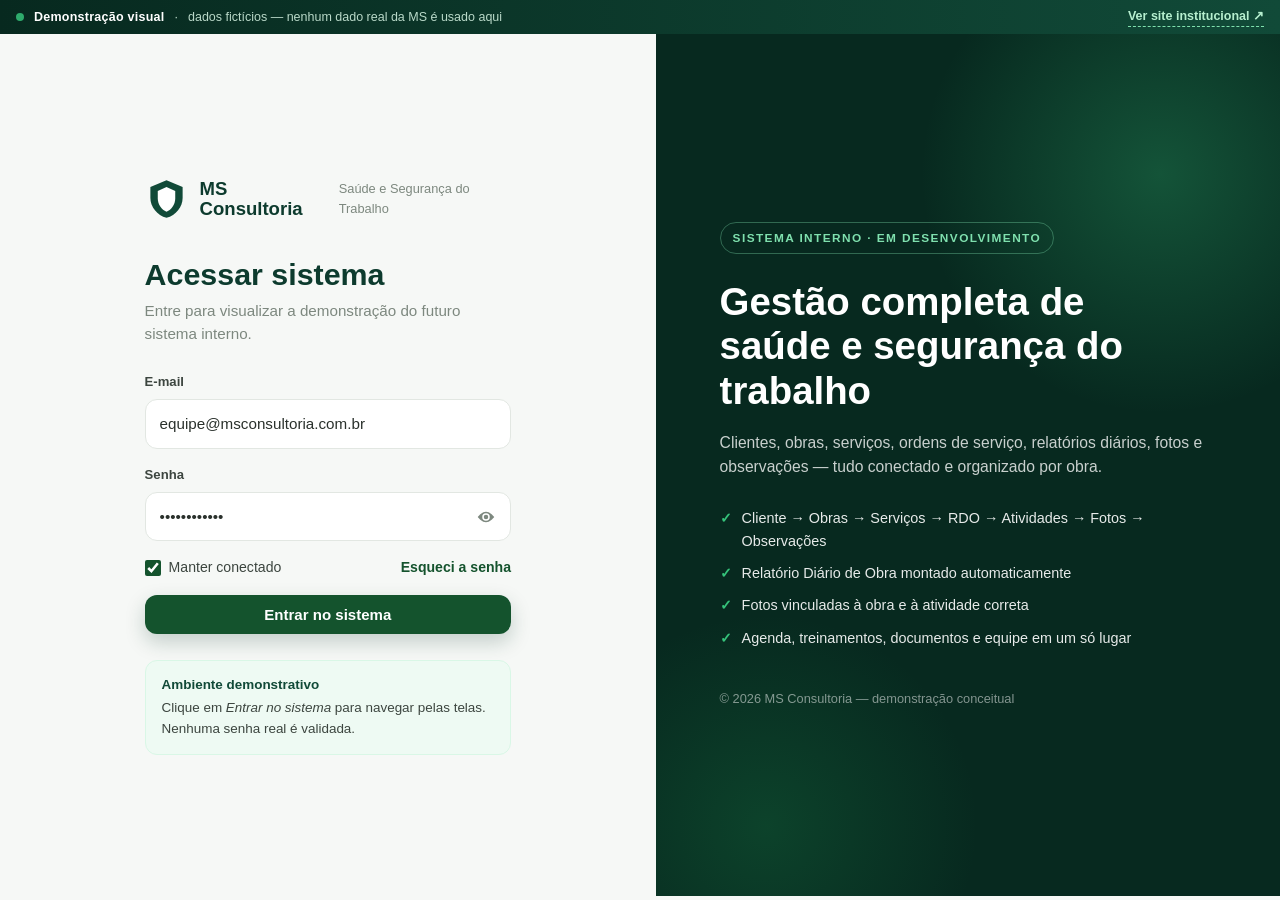
==== sistema/index.html @ 5c1384ff "Primeira versao - MS Consultoria" ====
<!DOCTYPE html>
<html lang="pt-BR">
<head>
  <meta charset="UTF-8" />
  <meta name="viewport" content="width=device-width, initial-scale=1.0" />
  <title>MS Consultoria — Sistema (Demonstração)</title>
  <meta name="description" content="Apresentação visual navegável do futuro sistema interno da MS Consultoria — Saúde e Segurança do Trabalho. Dados demonstrativos." />
  <link rel="icon" href="data:image/svg+xml,%3Csvg xmlns='http://www.w3.org/2000/svg' viewBox='0 0 32 32'%3E%3Cpath d='M16 2 4 7v8c0 7 5 13 12 15 7-2 12-8 12-15V7L16 2z' fill='%230d3b2e'/%3E%3Cpath d='M16 7l-6.5 3v5.5c0 4.6 2.8 8.6 6.5 10 3.7-1.4 6.5-5.4 6.5-10V10L16 7z' fill='%23ffffff'/%3E%3Cpath d='M16 10.5l-4 1.9v3.4c0 3.1 1.7 5.9 4 7.1 2.3-1.2 4-4 4-7.1v-3.4l-4-1.9z' fill='%23c6f0d4'/%3E%3C/svg%3E" />
  <link rel="stylesheet" href="css/sistema.css" />
</head>
<body>
  <!-- ======== BARRA DE DEMONSTRAÇÃO ======== -->
  <div class="demo-bar" id="demo-bar">
    <span class="demo-bar__pulse"></span>
    <strong>Demonstração visual</strong>
    <span class="demo-bar__sep">·</span>
    <span>dados fictícios — nenhum dado real da MS é usado aqui</span>
    <a class="demo-bar__link" href="../index.html" target="_blank" rel="noopener">Ver site institucional ↗</a>
  </div>

  <!-- ======== LOGIN DEMONSTRATIVO ======== -->
  <div class="login" id="login" hidden>
    <div class="login__card">
      <div class="login__brand">
        <span class="brand__shield brand__shield--lg" aria-hidden="true">
          <svg viewBox="0 0 32 32" width="46" height="46"><path d="M16 2 4 7v8c0 7 5 13 12 15 7-2 12-8 12-15V7L16 2z" fill="currentColor"/><path d="M16 7l-6.5 3v5.5c0 4.6 2.8 8.6 6.5 10 3.7-1.4 6.5-5.4 6.5-10V10L16 7z" fill="#fff"/></svg>
        </span>
        <strong>MS Consultoria</strong>
        <em>Saúde e Segurança do Trabalho</em>
      </div>
      <h1>Acessar sistema</h1>
      <p class="login__sub">Entre para visualizar a demonstração do futuro sistema interno.</p>

      <form class="login__form" id="login-form" novalidate>
        <label class="field">
          <span class="field__label">E-mail</span>
          <input class="field__input" type="email" id="login-email" value="equipe@msconsultoria.com.br" autocomplete="off" />
        </label>
        <label class="field">
          <span class="field__label">Senha</span>
          <span class="field__password">
            <input class="field__input" type="password" id="login-pass" value="demonstracao" autocomplete="off" />
            <button type="button" class="field__eye" data-eye="#login-pass" aria-label="Mostrar senha">
              <svg viewBox="0 0 24 24" width="18" height="18"><path fill="currentColor" d="M12 5c-5 0-9 4.5-11 7 2 2.5 6 7 11 7s9-4.5 11-7c-2-2.5-6-7-11-7zm0 12a5 5 0 1 1 0-10 5 5 0 0 1 0 10zm0-8a3 3 0 1 0 0 6 3 3 0 0 0 0-6z"/></svg>
            </button>
          </span>
        </label>
        <div class="login__row">
          <label class="check"><input type="checkbox" id="login-keep" checked /><span>Manter conectado</span></label>
          <button type="button" class="link-btn" data-toast="Recuperação de senha disponível na versão final.">Esqueci a senha</button>
        </div>
        <button class="btn btn--primary btn--block" type="submit">Entrar no sistema</button>
      </form>

      <div class="login__hint">
        <strong>Ambiente demonstrativo</strong>
        <p>Clique em <em>Entrar no sistema</em> para navegar pelas telas. Nenhuma senha real é validada.</p>
      </div>
    </div>
    <div class="login__aside" aria-hidden="true">
      <div class="login__aside-inner">
        <span class="login__tag">Sistema interno · em desenvolvimento</span>
        <h2>Gestão completa de <br />saúde e segurança do trabalho</h2>
        <p>Clientes, obras, serviços, ordens de serviço, relatórios diários, fotos e observações — tudo conectado e organizado por obra.</p>
        <ul class="login__features">
          <li>Cliente → Obras → Serviços → RDO → Atividades → Fotos → Observações</li>
          <li>Relatório Diário de Obra montado automaticamente</li>
          <li>Fotos vinculadas à obra e à atividade correta</li>
          <li>Agenda, treinamentos, documentos e equipe em um só lugar</li>
        </ul>
        <div class="login__foot">© <span data-year></span> MS Consultoria — demonstração conceitual</div>
      </div>
    </div>
  </div>

  <!-- ======== APLICATIVO ======== -->
  <div class="app" id="app" hidden>
    <!-- Sidebar -->
    <aside class="sidebar" id="sidebar" aria-label="Menu do sistema">
      <div class="sidebar__head">
        <a class="brand" href="#/dashboard">
          <span class="brand__shield" aria-hidden="true">
            <svg viewBox="0 0 32 32" width="30" height="30"><path d="M16 2 4 7v8c0 7 5 13 12 15 7-2 12-8 12-15V7L16 2z" fill="currentColor"/><path d="M16 7l-6.5 3v5.5c0 4.6 2.8 8.6 6.5 10 3.7-1.4 6.5-5.4 6.5-10V10L16 7z" fill="#fff"/></svg>
          </span>
          <span class="brand__text">
            <strong>MS Consultoria</strong>
            <em>Sistema interno</em>
          </span>
        </a>
        <button class="sidebar__close" id="sidebar-close" aria-label="Fechar menu">
          <svg viewBox="0 0 24 24" width="20" height="20"><path fill="currentColor" d="M18.3 5.7 12 12l6.3 6.3-1.4 1.4L10.6 13.4 4.3 19.7 2.9 18.3 9.2 12 2.9 5.7 4.3 4.3 10.6 10.6 16.9 4.3z"/></svg>
        </button>
      </div>

      <nav class="sidebar__nav" id="sidebar-nav">
        <span class="sidebar__label">Principal</span>
        <a class="nav-item" href="#/dashboard" data-nav="dashboard">
          <svg viewBox="0 0 24 24"><path fill="currentColor" d="M4 13h6V3H4v10zm0 8h6v-6H4v6zm8 0h8v-10h-8v10zm0-18v6h8V3h-8z"/></svg>
          <span>Dashboard</span>
        </a>
        <a class="nav-item" href="#/clientes" data-nav="clientes">
          <svg viewBox="0 0 24 24"><path fill="currentColor" d="M16 11c1.7 0 3-1.3 3-3s-1.3-3-3-3-3 1.3-3 3 1.3 3 3 3zm-8 0c1.7 0 3-1.3 3-3S9.7 5 8 5 5 6.3 5 8s1.3 3 3 3zm0 2c-2.3 0-7 1.2-7 3.5V19h14v-2.5c0-2.3-4.7-3.5-7-3.5zm8 0c-.3 0-.6 0-1 .1 1.2.8 2 1.8 2 3.4V19h6v-2.5c0-2.3-4.7-3.5-7-3.5z"/></svg>
          <span>Clientes</span>
        </a>
        <a class="nav-item" href="#/obras" data-nav="obras">
          <svg viewBox="0 0 24 24"><path fill="currentColor" d="M19 8h-1V6a2 2 0 0 0-2-2H8a2 2 0 0 0-2 2v2H5a2 2 0 0 0-2 2v8a2 2 0 0 0 2 2h14a2 2 0 0 0 2-2v-8a2 2 0 0 0-2-2zM8 6h8v2H8V6zm11 12H5v-4h14v4zm0-6H5v-2h14v2z"/></svg>
          <span>Obras</span>
        </a>
        <a class="nav-item" href="#/servicos" data-nav="servicos">
          <svg viewBox="0 0 24 24"><path fill="currentColor" d="M12 2 3 7v10l9 5 9-5V7l-9-5zm0 2.3 7 3.9v8.6l-7 3.9-7-3.9V8.2l7-3.9zM12 7l-3.5 2 3.5 2 3.5-2L12 7zm-5 4.4v3.2l4 2.2v-3.2l-4-2.2zm10 0-4 2.2v3.2l4-2.2v-3.2z"/></svg>
          <span>Serviços / OS</span>
        </a>
        <a class="nav-item" href="#/relatorios" data-nav="relatorios">
          <svg viewBox="0 0 24 24"><path fill="currentColor" d="M19 3H5a2 2 0 0 0-2 2v14a2 2 0 0 0 2 2h14a2 2 0 0 0 2-2V5a2 2 0 0 0-2-2zm0 16H5V5h14v14zM7 9h10V7H7v2zm0 4h10v-2H7v2zm0 4h7v-2H7v2z"/></svg>
          <span>Relatórios</span>
        </a>
        <a class="nav-item" href="#/fotos" data-nav="fotos">
          <svg viewBox="0 0 24 24"><path fill="currentColor" d="M21 19V5a2 2 0 0 0-2-2H5a2 2 0 0 0-2 2v14a2 2 0 0 0 2 2h14a2 2 0 0 0 2-2zM8.5 13.5l2.5 3 3.5-4.5 4.5 6H5l3.5-4.5z"/></svg>
          <span>Fotos</span>
        </a>
        <a class="nav-item" href="#/agenda" data-nav="agenda">
          <svg viewBox="0 0 24 24"><path fill="currentColor" d="M19 4h-1V2h-2v2H8V2H6v2H5a2 2 0 0 0-2 2v14a2 2 0 0 0 2 2h14a2 2 0 0 0 2-2V6a2 2 0 0 0-2-2zm0 16H5V10h14v10zm0-12H5V6h14v2zM7 12h5v2H7v-2zm0 4h8v2H7v-2z"/></svg>
          <span>Agenda</span>
        </a>
        <a class="nav-item" href="#/treinamentos" data-nav="treinamentos">
          <svg viewBox="0 0 24 24"><path fill="currentColor" d="M22 18V3H2v15H0v2h24v-2h-2zm-2 0H4V5h16v13zM6 7h12v2H6V7zm0 4h12v2H6v-2zm0 4h8v2H6v-2z"/></svg>
          <span>Treinamentos</span>
        </a>

        <span class="sidebar__label">Gestão</span>
        <a class="nav-item" href="#/documentos" data-nav="documentos">
          <svg viewBox="0 0 24 24"><path fill="currentColor" d="M14 2H6a2 2 0 0 0-2 2v16a2 2 0 0 0 2 2h12a2 2 0 0 0 2-2V8l-6-6zm2 16H8v-2h8v2zm0-4H8v-2h8v2zm-3-5V3.5L18.5 9H13z"/></svg>
          <span>Documentos</span>
        </a>
        <a class="nav-item" href="#/equipe" data-nav="equipe">
          <svg viewBox="0 0 24 24"><path fill="currentColor" d="M12 12a5 5 0 1 0-5-5 5 5 0 0 0 5 5zm0 2c-3.3 0-10 1.7-10 5v3h20v-3c0-3.3-6.7-5-10-5z"/></svg>
          <span>Equipe</span>
        </a>
        <a class="nav-item" href="#/notificacoes" data-nav="notificacoes">
          <svg viewBox="0 0 24 24"><path fill="currentColor" d="M12 22a2 2 0 0 0 2-2h-4a2 2 0 0 0 2 2zm6-6v-5a6 6 0 0 0-4-5.7V5a2 2 0 0 0-4 0v.3A6 6 0 0 0 6 11v5l-2 2v1h16v-1l-2-2z"/></svg>
          <span>Notificações</span>
          <span class="nav-item__badge">5</span>
        </a>
        <a class="nav-item" href="#/configuracoes" data-nav="configuracoes">
          <svg viewBox="0 0 24 24"><path fill="currentColor" d="M19.4 13a7.6 7.6 0 0 0 0-2l2-1.5-2-3.5-2.4 1a7.6 7.6 0 0 0-1.7-1L15 3.3h-4l-.3 2.6a7.6 7.6 0 0 0-1.7 1l-2.4-1-2 3.5L6.6 11a7.6 7.6 0 0 0 0 2l-2 1.5 2 3.5 2.4-1a7.6 7.6 0 0 0 1.7 1l.3 2.6h4l.3-2.6a7.6 7.6 0 0 0 1.7-1l2.4 1 2-3.5-2-1.5zM13 15.5A3.5 3.5 0 1 1 13 8.5a3.5 3.5 0 0 1 0 7z"/></svg>
          <span>Configurações</span>
        </a>
      </nav>

      <div class="sidebar__foot">
        <a class="nav-item" href="../index.html" target="_blank" rel="noopener">
          <svg viewBox="0 0 24 24"><path fill="currentColor" d="M12 2a10 10 0 1 0 0 20 10 10 0 0 0 0-20zm1 15h-2v-2h2v2zm0-4h-2V7h2v6z"/></svg>
          <span>Site institucional</span>
        </a>
        <a class="nav-item" href="#/login" data-nav="logout">
          <svg viewBox="0 0 24 24"><path fill="currentColor" d="M17 7l-1.4 1.4L18.2 11H8v2h10.2l-2.6 2.6L17 17l5-5-5-5zM4 5h7V3H4a2 2 0 0 0-2 2v14a2 2 0 0 0 2 2h7v-2H4V5z"/></svg>
          <span>Sair</span>
        </a>
        <div class="sidebar__user">
          <span class="avatar avatar--sm">MS</span>
          <span class="sidebar__user-text">
            <strong>Maria Silva</strong>
            <em>Responsável técnica</em>
          </span>
        </div>
      </div>
    </aside>
    <div class="sidebar__scrim" id="sidebar-scrim" hidden></div>

    <!-- Conteúdo -->
    <div class="app__main">
      <header class="topbar">
        <button class="topbar__menu" id="topbar-menu" aria-label="Abrir menu">
          <svg viewBox="0 0 24 24" width="22" height="22"><path fill="currentColor" d="M3 6h18v2H3V6zm0 5h18v2H3v-2zm0 5h18v2H3v-2z"/></svg>
        </button>
        <div class="topbar__breadcrumb" id="breadcrumb"></div>
        <div class="topbar__actions">
          <label class="topbar__search">
            <svg viewBox="0 0 24 24" width="16" height="16"><path fill="currentColor" d="M15.5 14h-.8l-.3-.3a6.5 6.5 0 1 0-.7.7l.3.3v.8l5 5 1.5-1.5-5-5zm-6 0a4.5 4.5 0 1 1 0-9 4.5 4.5 0 0 1 0 9z"/></svg>
            <input id="global-search" type="search" placeholder="Buscar cliente, obra, relatório…" aria-label="Busca global" />
          </label>
          <button class="topbar__icon" data-toast="Central de notificações disponível na versão final." aria-label="Notificações">
            <svg viewBox="0 0 24 24" width="20" height="20"><path fill="currentColor" d="M12 22a2 2 0 0 0 2-2h-4a2 2 0 0 0 2 2zm6-6v-5a6 6 0 0 0-4-5.7V5a2 2 0 0 0-4 0v.3A6 6 0 0 0 6 11v5l-2 2v1h16v-1l-2-2z"/></svg>
            <span class="topbar__dot"></span>
          </button>
          <button class="topbar__avatar" data-toast="Perfil da equipe na versão final." aria-label="Perfil">MS</button>
        </div>
      </header>

      <main class="view" id="view" tabindex="-1"></main>
    </div>
  </div>

  <!-- ======== FAB MOBILE (registro rápido) ======== -->
  <button class="fab" id="fab" hidden aria-label="Registrar atividade">
    <svg viewBox="0 0 24 24" width="26" height="26"><path fill="currentColor" d="M19 13h-6v6h-2v-6H5v-2h6V5h2v6h6v2z"/></svg>
  </button>

  <!-- ======== BOTTOM SHEET (registro rápido) ======== -->
  <div class="sheet" id="sheet" hidden>
    <div class="sheet__backdrop" data-sheet-close></div>
    <div class="sheet__panel" role="dialog" aria-label="Registrar atividade">
      <span class="sheet__handle"></span>
      <h3>+ Registrar atividade</h3>
      <p class="sheet__sub">Registro rápido em campo — a informação fica vinculada à obra e ao relatório do dia.</p>
      <div class="sheet__grid">
        <button class="sheet__action" data-sheet-close data-sheet-action="foto">
          <span class="sheet__icon sheet__icon--camera">
            <svg viewBox="0 0 24 24" width="24" height="24"><path fill="currentColor" d="M21 19V5a2 2 0 0 0-2-2H5a2 2 0 0 0-2 2v14a2 2 0 0 0 2 2h14a2 2 0 0 0 2-2zM8.5 13.5l2.5 3 3.5-4.5 4.5 6H5l3.5-4.5z"/></svg>
          </span>
          <strong>Adicionar foto</strong>
          <em>Evidência da obra</em>
        </button>
        <button class="sheet__action" data-sheet-close data-sheet-action="obs">
          <span class="sheet__icon sheet__icon--obs">
            <svg viewBox="0 0 24 24" width="24" height="24"><path fill="currentColor" d="M3 3h18v2H3V3zm0 4h18v2H3V7zm0 4h12v2H3v-2zm0 4h12v2H3v-2zm0 4h18v2H3v-2zM20 7.5 21.5 9 18 12.5 14.5 9 16 7.5l2 2 2-2z"/></svg>
          </span>
          <strong>Adicionar observação</strong>
          <em>Anotação na atividade</em>
        </button>
        <button class="sheet__action" data-sheet-close data-sheet-action="ocorrencia">
          <span class="sheet__icon sheet__icon--warn">
            <svg viewBox="0 0 24 24" width="24" height="24"><path fill="currentColor" d="M12 2 1 21h22L12 2zm1 14h-2v2h2v-2zm0-6h-2v4h2v-4z"/></svg>
          </span>
          <strong>Registrar ocorrência</strong>
          <em>Alerta / incidente</em>
        </button>
        <button class="sheet__action" data-sheet-close data-sheet-action="atividade">
          <span class="sheet__icon sheet__icon--task">
            <svg viewBox="0 0 24 24" width="24" height="24"><path fill="currentColor" d="M19 3H5a2 2 0 0 0-2 2v14a2 2 0 0 0 2 2h14a2 2 0 0 0 2-2V5a2 2 0 0 0-2-2zm0 16H5V5h14v14zM7 8h10v2H7V8zm0 4h10v2H7v-2zm0 4h6v2H7v-2z"/></svg>
          </span>
          <strong>Registrar atividade</strong>
          <em>O que foi executado</em>
        </button>
      </div>
    </div>
  </div>

  <!-- ======== MODAL ======== -->
  <div class="modal" id="modal" hidden>
    <div class="modal__backdrop" data-modal-close></div>
    <div class="modal__panel" id="modal-panel" role="dialog" aria-modal="true"></div>
  </div>

  <!-- ======== TOAST ======== -->
  <div class="toast" id="toast" role="status" aria-live="polite"></div>

  <script src="js/sistema.js"></script>
</body>
</html>
---- sistema/css/sistema.css ----
/* ==========================================================================
   MS Consultoria — Sistema interno · Demonstração visual
   Paleta institucional MS (IMUTÁVEL) — mesma identidade do site público.
   Apenas transparências/sombras/opacidades podem variar por legibilidade.
   ========================================================================== */

/* ---------- Design tokens (mesmos valores do site institucional) ---------- */
:root {
  --green-950: #07291f;
  --green-900: #0d3b2e;
  --green-800: #114a38;
  --green-700: #14532d;
  --green-600: #177a41;
  --green-500: #1f9d55;
  --green-400: #35c27a;
  --green-300: #7fe0ae;
  --green-200: #b6efcf;
  --green-100: #d9f7e6;
  --green-50:  #eefaf3;

  --amber-400: #f5b041;
  --amber-500: #e8922e;
  --red-400:   #e05d4d;
  --red-500:   #d04334;
  --red-100:   #fbe8e5;
  --blue-500:  #2e7fb8;
  --blue-100:  #e4f0fa;

  --white: #ffffff;
  --off-white: #f6f8f6;
  --grey-100: #eef1ee;
  --grey-200: #e2e7e2;
  --grey-300: #c9d1cb;
  --grey-500: #7d887f;
  --grey-700: #3c453f;
  --grey-800: #2a312c;
  --grey-900: #1c211d;

  --font-sans: "Segoe UI", "Inter", -apple-system, BlinkMacSystemFont, Roboto, "Helvetica Neue", Arial, sans-serif;
  --radius-sm: 10px;
  --radius: 14px;
  --radius-lg: 20px;
  --radius-pill: 999px;

  --shadow-sm: 0 1px 3px rgba(9, 43, 32, 0.06), 0 1px 2px rgba(9, 43, 32, 0.04);
  --shadow: 0 8px 24px rgba(9, 43, 32, 0.08);
  --shadow-lg: 0 24px 56px rgba(9, 43, 32, 0.14);

  --sidebar-w: 248px;
  --topbar-h: 64px;
  --ease: cubic-bezier(0.22, 1, 0.36, 1);
}

/* ---------- Reset / base ---------- */
*, *::before, *::after { box-sizing: border-box; }
* { margin: 0; padding: 0; }
html { -webkit-text-size-adjust: 100%; }
body {
  font-family: var(--font-sans);
  color: var(--grey-800);
  background: var(--off-white);
  line-height: 1.55;
  overflow-x: hidden;
  -webkit-font-smoothing: antialiased;
  font-size: 15px;
}
img, svg, video { display: block; max-width: 100%; }
a { color: inherit; text-decoration: none; }
ul, ol { list-style: none; }
button { font: inherit; cursor: pointer; background: none; border: none; color: inherit; }
h1, h2, h3, h4 { font-weight: 700; line-height: 1.2; color: var(--green-900); }
input, select, textarea { font: inherit; color: inherit; }
::selection { background: var(--green-200); color: var(--green-900); }
:focus-visible { outline: 3px solid var(--green-400); outline-offset: 2px; border-radius: 6px; }
[hidden] { display: none !important; }

/* ---------- Barra de demonstração ---------- */
.demo-bar {
  position: sticky; top: 0; z-index: 1000;
  display: flex; align-items: center; gap: 10px; flex-wrap: wrap;
  padding: 7px 16px;
  background: linear-gradient(90deg, var(--green-950), var(--green-800));
  color: var(--green-100); font-size: 12.5px;
}
.demo-bar__pulse { width: 8px; height: 8px; border-radius: 50%; background: var(--green-400); box-shadow: 0 0 0 0 rgba(53, 194, 122, 0.5); animation: demoPulse 2s infinite; }
@keyframes demoPulse { 0% { box-shadow: 0 0 0 0 rgba(53,194,122,.5); } 70% { box-shadow: 0 0 0 9px rgba(53,194,122,0); } 100% { box-shadow: 0 0 0 0 rgba(53,194,122,0); } }
.demo-bar strong { color: #fff; letter-spacing: .02em; }
.demo-bar__sep { opacity: .5; }
.demo-bar span { opacity: .85; }
.demo-bar__link { margin-left: auto; color: var(--green-200); font-weight: 600; border-bottom: 1px dashed var(--green-300); }
.demo-bar__link:hover { color: #fff; }

/* ---------- Botões ---------- */
.btn {
  display: inline-flex; align-items: center; justify-content: center; gap: 8px;
  font-weight: 600; font-size: .94rem; line-height: 1;
  padding: 11px 18px; border-radius: 12px;
  border: 1.5px solid transparent;
  transition: transform .3s var(--ease), box-shadow .3s var(--ease), background .25s, color .25s, border-color .25s;
  white-space: nowrap;
}
.btn:active { transform: translateY(0) scale(.98); }
.btn--primary { background: var(--green-700); color: #fff; box-shadow: 0 8px 20px rgba(13,59,46,.22); }
.btn--primary:hover { background: var(--green-800); transform: translateY(-2px); box-shadow: 0 12px 28px rgba(13,59,46,.28); }
.btn--light { background: #fff; color: var(--green-900); border-color: var(--grey-200); box-shadow: var(--shadow-sm); }
.btn--light:hover { border-color: var(--green-300); background: var(--green-50); transform: translateY(-1px); }
.btn--ghost { background: transparent; color: var(--green-800); border-color: var(--green-200); }
.btn--ghost:hover { background: var(--green-50); border-color: var(--green-400); }
.btn--whatsapp { background: #1fb355; color: #fff; box-shadow: 0 8px 20px rgba(31,179,85,.25); }
.btn--whatsapp:hover { background: #1a9c49; transform: translateY(-2px); }
.btn--amber { background: var(--amber-500); color: #fff; box-shadow: 0 8px 20px rgba(232,146,46,.25); }
.btn--amber:hover { background: var(--amber-400); transform: translateY(-2px); }
.btn--danger { background: #fff; color: var(--red-500); border-color: var(--red-100); }
.btn--danger:hover { background: var(--red-100); }
.btn--sm { padding: 8px 13px; font-size: .84rem; border-radius: 10px; }
.btn--block { width: 100%; }
.btn--lg { padding: 14px 22px; font-size: 1rem; }
.btn[disabled] { opacity: .55; pointer-events: none; }
.btn--icon { padding: 9px; border-radius: 10px; }
.link-btn { color: var(--green-700); font-weight: 600; font-size: .88rem; }
.link-btn:hover { color: var(--green-600); text-decoration: underline; }

/* ---------- Badges / status ---------- */
.status { display: inline-flex; align-items: center; gap: 6px; font-size: .78rem; font-weight: 700; padding: 4px 10px; border-radius: var(--radius-pill); letter-spacing: .01em; }
.status::before { content: ""; width: 7px; height: 7px; border-radius: 50%; background: currentColor; }
.status--active, .status--em-andamento, .status--finalizado-ok, .status--em-dia { background: var(--green-100); color: var(--green-700); }
.status--done, .status--concluido { background: var(--green-700); color: #fff; }
.status--concluido::before { background: var(--green-300); }
.status--warn, .status--pendente, .status--atrasado, .status--rascunho { background: var(--red-100); color: var(--red-500); }
.status--review, .status--aguardando-revisao { background: #fdf3e0; color: var(--amber-500); }
.status--muted { background: var(--grey-100); color: var(--grey-500); }

.badge { display: inline-flex; align-items: center; gap: 6px; font-size: .74rem; font-weight: 700; padding: 3px 9px; border-radius: var(--radius-pill); background: var(--green-100); color: var(--green-700); }
.badge--amber { background: #fdf3e0; color: var(--amber-500); }
.badge--red { background: var(--red-100); color: var(--red-500); }
.badge--grey { background: var(--grey-100); color: var(--grey-500); }

/* ---------- Login ---------- */
.login { min-height: calc(100vh - 38px); display: grid; grid-template-columns: 1.05fr 1fr; background: var(--off-white); }
.login__card { display: flex; flex-direction: column; justify-content: center; padding: 48px clamp(24px, 6vw, 84px); max-width: 520px; margin-inline: auto; width: 100%; }
.login__brand { display: flex; align-items: center; gap: 12px; margin-bottom: 34px; }
.brand__shield { color: var(--green-700); }
.brand__shield--lg { color: var(--green-800); }
.login__brand strong { font-size: 1.16rem; color: var(--green-900); display: block; line-height: 1.1; }
.login__brand em { font-style: normal; font-size: .8rem; color: var(--grey-500); }
.login h1 { font-size: 1.9rem; margin-bottom: 6px; }
.login__sub { color: var(--grey-500); margin-bottom: 26px; font-size: .95rem; }
.login__form { display: grid; gap: 16px; }
.field { display: grid; gap: 7px; }
.field__label { font-size: .82rem; font-weight: 700; color: var(--grey-700); }
.field__input {
  width: 100%; padding: 12px 14px; border-radius: 12px;
  border: 1.5px solid var(--grey-200); background: #fff;
  transition: border-color .25s, box-shadow .25s; font-size: .95rem;
}
.field__input:focus { outline: none; border-color: var(--green-500); box-shadow: 0 0 0 4px rgba(31,157,85,.12); }
.field__password { position: relative; display: block; }
.field__eye { position: absolute; right: 10px; top: 50%; transform: translateY(-50%); color: var(--grey-500); padding: 6px; display: grid; place-items: center; border-radius: 8px; }
.field__eye:hover { color: var(--green-700); background: var(--green-50); }
.login__row { display: flex; align-items: center; justify-content: space-between; gap: 10px; flex-wrap: wrap; }
.check { display: inline-flex; align-items: center; gap: 8px; font-size: .88rem; color: var(--grey-700); cursor: pointer; }
.check input { width: 16px; height: 16px; accent-color: var(--green-700); }
.login__hint { margin-top: 26px; padding: 14px 16px; border-radius: 12px; background: var(--green-50); border: 1px solid var(--green-100); font-size: .84rem; color: var(--grey-700); }
.login__hint strong { color: var(--green-800); display: block; margin-bottom: 2px; }
.login__aside { position: relative; background: var(--green-950); color: #fff; display: flex; align-items: center; overflow: hidden; }
.login__aside::before { content: ""; position: absolute; width: 520px; height: 520px; border-radius: 50%; background: radial-gradient(circle, rgba(53,194,122,.28), transparent 65%); top: -120px; right: -140px; }
.login__aside::after { content: ""; position: absolute; width: 460px; height: 460px; border-radius: 50%; background: radial-gradient(circle, rgba(31,157,85,.22), transparent 65%); bottom: -160px; left: -120px; }
.login__aside-inner { position: relative; z-index: 1; padding: 48px clamp(28px, 5vw, 72px); max-width: 620px; }
.login__tag { display: inline-block; font-size: .74rem; font-weight: 700; letter-spacing: .12em; text-transform: uppercase; color: var(--green-300); border: 1px solid rgba(127,224,174,.35); padding: 6px 12px; border-radius: var(--radius-pill); margin-bottom: 26px; }
.login__aside h2 { color: #fff; font-size: clamp(1.7rem, 3vw, 2.4rem); line-height: 1.15; margin-bottom: 18px; }
.login__aside p { color: rgba(255,255,255,.78); font-size: .98rem; margin-bottom: 28px; }
.login__features { display: grid; gap: 10px; }
.login__features li { display: flex; gap: 10px; align-items: flex-start; font-size: .9rem; color: rgba(255,255,255,.9); }
.login__features li::before { content: "✓"; color: var(--green-400); font-weight: 800; }
.login__foot { margin-top: 40px; font-size: .8rem; color: rgba(255,255,255,.5); }

/* ---------- App shell ---------- */
.app { display: flex; min-height: calc(100vh - 38px); }
.sidebar {
  width: var(--sidebar-w); flex-shrink: 0;
  background: var(--green-950); color: rgba(255,255,255,.82);
  display: flex; flex-direction: column;
  position: sticky; top: 38px; height: calc(100vh - 38px);
  overflow-y: auto;
}
.sidebar__head { display: flex; align-items: center; justify-content: space-between; padding: 18px 18px 14px; }
.sidebar .brand { display: flex; align-items: center; gap: 10px; color: #fff; }
.sidebar .brand__shield { color: var(--green-400); }
.sidebar .brand__text strong { display: block; font-size: .98rem; color: #fff; line-height: 1.1; }
.sidebar .brand__text em { font-style: normal; font-size: .72rem; color: rgba(255,255,255,.55); }
.sidebar__close { display: none; color: rgba(255,255,255,.7); padding: 6px; border-radius: 8px; }
.sidebar__close:hover { background: rgba(255,255,255,.08); }
.sidebar__nav { flex: 1; padding: 6px 12px 14px; display: grid; align-content: start; gap: 2px; }
.sidebar__label { font-size: .68rem; font-weight: 800; letter-spacing: .14em; text-transform: uppercase; color: rgba(255,255,255,.38); padding: 14px 10px 6px; }
.nav-item {
  display: flex; align-items: center; gap: 11px;
  padding: 9px 11px; border-radius: 10px; color: rgba(255,255,255,.74);
  font-size: .9rem; font-weight: 500;
  transition: background .2s, color .2s;
}
.nav-item svg { width: 19px; height: 19px; flex-shrink: 0; opacity: .85; }
.nav-item:hover { background: rgba(255,255,255,.06); color: #fff; }
.nav-item.is-active { background: var(--green-700); color: #fff; font-weight: 600; box-shadow: 0 6px 16px rgba(6,32,24,.35); }
.nav-item.is-active svg { opacity: 1; }
.nav-item__badge { margin-left: auto; font-size: .7rem; font-weight: 800; background: var(--amber-500); color: #fff; min-width: 19px; height: 19px; border-radius: var(--radius-pill); display: grid; place-items: center; padding: 0 5px; }
.sidebar__foot { border-top: 1px solid rgba(255,255,255,.08); padding: 12px; display: grid; gap: 2px; }
.sidebar__user { display: flex; align-items: center; gap: 10px; padding: 12px 10px 2px; }
.sidebar__user-text strong { display: block; font-size: .86rem; color: #fff; line-height: 1.15; }
.sidebar__user-text em { font-style: normal; font-size: .74rem; color: rgba(255,255,255,.55); }

.avatar { display: inline-grid; place-items: center; border-radius: 50%; background: var(--green-700); color: #fff; font-weight: 800; }
.avatar--sm { width: 36px; height: 36px; font-size: .82rem; }
.avatar--md { width: 44px; height: 44px; font-size: .95rem; }

.app__main { flex: 1; min-width: 0; display: flex; flex-direction: column; }
.topbar {
  position: sticky; top: 38px; z-index: 500;
  height: var(--topbar-h);
  background: rgba(255,255,255,.92); backdrop-filter: blur(10px);
  border-bottom: 1px solid var(--grey-100);
  display: flex; align-items: center; gap: 14px; padding: 0 22px;
}
.topbar__menu { display: none; color: var(--green-900); padding: 6px; border-radius: 8px; }
.topbar__menu:hover { background: var(--green-50); }
.topbar__breadcrumb { display: flex; align-items: center; gap: 6px; font-size: .88rem; color: var(--grey-500); min-width: 0; overflow: hidden; }
.topbar__breadcrumb .crumb { white-space: nowrap; }
.topbar__breadcrumb .crumb--current { color: var(--green-900); font-weight: 700; }
.topbar__breadcrumb .crumb--link { cursor: pointer; }
.topbar__breadcrumb .crumb--link:hover { color: var(--green-700); }
.topbar__breadcrumb svg { width: 14px; height: 14px; flex-shrink: 0; opacity: .6; }
.topbar__actions { margin-left: auto; display: flex; align-items: center; gap: 10px; }
.topbar__search { display: flex; align-items: center; gap: 8px; background: var(--grey-100); border-radius: 12px; padding: 0 12px; height: 38px; border: 1.5px solid transparent; transition: border-color .2s, background .2s; }
.topbar__search:focus-within { background: #fff; border-color: var(--green-400); }
.topbar__search svg { color: var(--grey-500); flex-shrink: 0; }
.topbar__search input { border: none; background: transparent; outline: none; width: 210px; font-size: .88rem; }
.topbar__icon { position: relative; width: 40px; height: 40px; border-radius: 10px; display: grid; place-items: center; color: var(--grey-700); }
.topbar__icon:hover { background: var(--grey-100); }
.topbar__dot { position: absolute; top: 9px; right: 9px; width: 8px; height: 8px; border-radius: 50%; background: var(--amber-500); border: 2px solid #fff; }
.topbar__avatar { width: 38px; height: 38px; border-radius: 50%; background: var(--green-700); color: #fff; font-weight: 800; font-size: .82rem; display: grid; place-items: center; }
.topbar__avatar:hover { background: var(--green-800); }

.view { flex: 1; padding: 26px 28px 90px; }

/* ---------- Cabeçalho de tela ---------- */
.page-head { display: flex; align-items: flex-end; justify-content: space-between; gap: 16px; flex-wrap: wrap; margin-bottom: 22px; }
.page-head__title { font-size: 1.5rem; color: var(--green-900); }
.page-head__sub { color: var(--grey-500); font-size: .9rem; margin-top: 3px; }
.page-head__actions { display: flex; gap: 10px; flex-wrap: wrap; }

/* ---------- Cards / KPIs ---------- */
.card { background: #fff; border: 1px solid var(--grey-100); border-radius: var(--radius); box-shadow: var(--shadow-sm); }
.card__pad { padding: 20px; }
.card__head { display: flex; align-items: center; justify-content: space-between; gap: 12px; padding: 16px 20px; border-bottom: 1px solid var(--grey-100); }
.card__head h3 { font-size: 1rem; }
.card__head .card__head-sub { font-size: .8rem; color: var(--grey-500); }

.kpi-grid { display: grid; grid-template-columns: repeat(6, 1fr); gap: 14px; margin-bottom: 22px; }
.kpi { background: #fff; border: 1px solid var(--grey-100); border-radius: var(--radius); padding: 16px 18px; box-shadow: var(--shadow-sm); position: relative; overflow: hidden; transition: transform .3s var(--ease), box-shadow .3s var(--ease); }
.kpi:hover { transform: translateY(-3px); box-shadow: var(--shadow); }
.kpi::after { content: ""; position: absolute; inset: 0 0 auto; height: 3px; background: var(--green-500); opacity: 0; transition: opacity .3s; }
.kpi:hover::after { opacity: 1; }
.kpi__label { font-size: .76rem; font-weight: 700; color: var(--grey-500); letter-spacing: .02em; text-transform: uppercase; display: flex; align-items: center; gap: 6px; }
.kpi__value { font-size: 1.7rem; font-weight: 800; color: var(--green-900); line-height: 1.15; margin-top: 6px; }
.kpi__delta { display: inline-flex; align-items: center; gap: 4px; font-size: .74rem; font-weight: 700; margin-top: 5px; }
.kpi__delta--up { color: var(--green-600); }
.kpi__delta--down { color: var(--red-500); }
.kpi--warn { border-color: #f7e3c4; }
.kpi--warn .kpi__value { color: var(--amber-500); }
.kpi--alert { border-color: var(--red-100); }
.kpi--alert .kpi__value { color: var(--red-500); }
.kpi__icon { position: absolute; right: 14px; top: 14px; width: 34px; height: 34px; border-radius: 10px; display: grid; place-items: center; background: var(--green-50); color: var(--green-700); }
.kpi__icon svg { width: 18px; height: 18px; }
.kpi--warn .kpi__icon { background: #fdf3e0; color: var(--amber-500); }
.kpi--alert .kpi__icon { background: var(--red-100); color: var(--red-500); }

.grid-2 { display: grid; grid-template-columns: 1fr 1fr; gap: 16px; margin-bottom: 16px; }
.grid-3 { display: grid; grid-template-columns: repeat(3, 1fr); gap: 16px; }
.grid-4 { display: grid; grid-template-columns: repeat(4, 1fr); gap: 14px; }

/* ---------- Listas / atividades ---------- */
.feed { display: grid; gap: 2px; }
.feed__item { display: flex; gap: 13px; padding: 13px 18px; border-radius: 12px; transition: background .2s; }
.feed__item:hover { background: var(--grey-100); }
.feed__item.is-new { background: var(--green-50); }
.feed__item.is-new:hover { background: var(--green-100); }
.feed__icon { width: 38px; height: 38px; border-radius: 11px; flex-shrink: 0; display: grid; place-items: center; background: var(--green-50); color: var(--green-700); }
.feed__icon svg { width: 19px; height: 19px; }
.feed__icon--warn { background: var(--red-100); color: var(--red-500); }
.feed__icon--amber { background: #fdf3e0; color: var(--amber-500); }
.feed__icon--photo { background: #e4f0fa; color: var(--blue-500); }
.feed__body { min-width: 0; }
.feed__title { font-weight: 700; font-size: .92rem; color: var(--grey-800); }
.feed__desc { font-size: .84rem; color: var(--grey-500); margin-top: 1px; }
.feed__meta { font-size: .74rem; color: var(--grey-500); margin-top: 3px; display: flex; gap: 8px; align-items: center; flex-wrap: wrap; }
.feed__time { margin-left: auto; flex-shrink: 0; font-size: .74rem; color: var(--grey-500); }

/* ---------- Tabelas ---------- */
.table-wrap { overflow-x: auto; border-radius: var(--radius); }
.table { width: 100%; border-collapse: collapse; min-width: 640px; }
.table th { text-align: left; font-size: .72rem; font-weight: 800; text-transform: uppercase; letter-spacing: .06em; color: var(--grey-500); padding: 12px 16px; background: var(--grey-100); white-space: nowrap; }
.table td { padding: 13px 16px; border-top: 1px solid var(--grey-100); font-size: .9rem; vertical-align: middle; }
.table tbody tr { transition: background .18s; cursor: default; }
.table tbody tr:hover { background: var(--green-50); }
.table tbody tr.is-clickable { cursor: pointer; }
.table .cell-strong { font-weight: 700; color: var(--green-900); }
.table .cell-sub { display: block; font-size: .76rem; color: var(--grey-500); font-weight: 400; }

/* ---------- Abas ---------- */
.tabs { display: flex; gap: 4px; border-bottom: 1px solid var(--grey-200); overflow-x: auto; margin-bottom: 20px; scrollbar-width: none; }
.tabs::-webkit-scrollbar { display: none; }
.tab { padding: 10px 14px; font-weight: 600; font-size: .88rem; color: var(--grey-500); border-bottom: 2px solid transparent; white-space: nowrap; transition: color .2s, border-color .2s; }
.tab:hover { color: var(--green-800); }
.tab.is-active { color: var(--green-800); border-bottom-color: var(--green-600); }
.tab__count { font-size: .72rem; background: var(--grey-100); color: var(--grey-700); border-radius: var(--radius-pill); padding: 2px 8px; margin-left: 6px; font-weight: 700; }
.tab.is-active .tab__count { background: var(--green-100); color: var(--green-700); }

/* ---------- Detalhe / hero da entidade ---------- */
.entity-head { display: flex; align-items: center; gap: 18px; background: var(--green-900); border-radius: var(--radius-lg); padding: 24px 26px; color: #fff; margin-bottom: 22px; position: relative; overflow: hidden; }
.entity-head::before { content: ""; position: absolute; width: 300px; height: 300px; border-radius: 50%; background: radial-gradient(circle, rgba(53,194,122,.3), transparent 65%); top: -90px; right: -60px; }
.entity-head > * { position: relative; z-index: 1; }
.entity-head__icon { width: 54px; height: 54px; border-radius: 16px; background: rgba(255,255,255,.12); display: grid; place-items: center; flex-shrink: 0; }
.entity-head__icon svg { width: 28px; height: 28px; color: var(--green-300); }
.entity-head__titles h1 { color: #fff; font-size: 1.4rem; }
.entity-head__titles .entity-head__sub { color: rgba(255,255,255,.72); font-size: .88rem; margin-top: 2px; }
.entity-head__meta { margin-left: auto; display: flex; gap: 22px; flex-wrap: wrap; }
.entity-meta { text-align: right; }
.entity-meta__label { font-size: .7rem; font-weight: 800; letter-spacing: .08em; text-transform: uppercase; color: rgba(255,255,255,.5); }
.entity-meta__value { font-size: .95rem; font-weight: 700; color: #fff; margin-top: 2px; }

.indicators { display: grid; grid-template-columns: repeat(4, 1fr); gap: 14px; margin-bottom: 22px; }
.indicator { background: #fff; border: 1px solid var(--grey-100); border-radius: var(--radius); padding: 16px 18px; box-shadow: var(--shadow-sm); }
.indicator__value { font-size: 1.55rem; font-weight: 800; color: var(--green-900); line-height: 1.1; }
.indicator__label { font-size: .8rem; color: var(--grey-500); margin-top: 3px; font-weight: 600; }

/* ---------- Timeline ---------- */
.timeline { position: relative; padding-left: 28px; display: grid; gap: 0; }
.timeline::before { content: ""; position: absolute; left: 9px; top: 6px; bottom: 6px; width: 2px; background: var(--grey-200); }
.tl-item { position: relative; padding-bottom: 20px; }
.tl-item:last-child { padding-bottom: 0; }
.tl-item::before { content: ""; position: absolute; left: -24px; top: 5px; width: 12px; height: 12px; border-radius: 50%; background: #fff; border: 3px solid var(--green-500); }
.tl-item--warn::before { border-color: var(--amber-500); }
.tl-item--done::before { border-color: var(--green-700); }
.tl-item--photo::before { border-color: var(--blue-500); }
.tl-time { font-size: .72rem; font-weight: 800; color: var(--grey-500); letter-spacing: .04em; text-transform: uppercase; }
.tl-title { font-weight: 700; font-size: .93rem; color: var(--grey-800); margin-top: 2px; display: flex; align-items: center; gap: 8px; flex-wrap: wrap; }
.tl-desc { font-size: .85rem; color: var(--grey-500); margin-top: 2px; }

/* ---------- Galeria ---------- */
.gallery-toolbar { display: flex; gap: 8px; flex-wrap: wrap; align-items: center; margin-bottom: 16px; }
.filter-chip { padding: 7px 14px; border-radius: var(--radius-pill); border: 1.5px solid var(--grey-200); background: #fff; font-size: .82rem; font-weight: 600; color: var(--grey-700); transition: all .2s; }
.filter-chip:hover { border-color: var(--green-400); color: var(--green-800); }
.filter-chip.is-active { background: var(--green-700); border-color: var(--green-700); color: #fff; }
.gallery { display: grid; grid-template-columns: repeat(auto-fill, minmax(215px, 1fr)); gap: 14px; }
.photo-card { border-radius: var(--radius); overflow: hidden; background: #fff; border: 1px solid var(--grey-100); box-shadow: var(--shadow-sm); transition: transform .3s var(--ease), box-shadow .3s var(--ease); }
.photo-card:hover { transform: translateY(-4px); box-shadow: var(--shadow); }
.photo-card__img { aspect-ratio: 4/3; background: linear-gradient(135deg, var(--green-800), var(--green-600)); position: relative; display: grid; place-items: center; color: rgba(255,255,255,.35); overflow: hidden; }
.photo-card__img::after { content: "SST"; font-weight: 800; letter-spacing: .2em; font-size: .8rem; }
.photo-card__img .photo-card__num { position: absolute; top: 10px; left: 10px; background: rgba(7,41,31,.6); color: #fff; font-size: .7rem; font-weight: 800; padding: 3px 8px; border-radius: var(--radius-pill); }
.photo-card__body { padding: 12px 14px; }
.photo-card__title { font-weight: 700; font-size: .88rem; color: var(--grey-800); }
.photo-card__meta { font-size: .76rem; color: var(--grey-500); margin-top: 2px; display: grid; gap: 1px; }
.photo-card__obs { font-size: .8rem; color: var(--grey-700); font-style: italic; margin-top: 7px; padding: 7px 9px; background: var(--grey-100); border-radius: 8px; }

/* ---------- OS / documentos ---------- */
.os-head { background: #fff; border: 1px solid var(--grey-100); border-radius: var(--radius-lg); box-shadow: var(--shadow); padding: 24px 26px; margin-bottom: 20px; }
.os-head__top { display: flex; align-items: center; gap: 14px; flex-wrap: wrap; }
.os-head__num { font-size: 1.3rem; font-weight: 800; color: var(--green-900); }
.os-head__title { font-size: 1rem; color: var(--grey-500); }
.os-grid { display: grid; grid-template-columns: repeat(auto-fit, minmax(200px, 1fr)); gap: 14px; margin-bottom: 20px; }
.os-field { background: var(--grey-100); border-radius: 12px; padding: 12px 14px; }
.os-field__label { font-size: .72rem; font-weight: 800; text-transform: uppercase; letter-spacing: .06em; color: var(--grey-500); }
.os-field__value { font-weight: 700; color: var(--grey-800); margin-top: 2px; font-size: .94rem; }

/* ---------- RDO ---------- */
.rdo-head { background: linear-gradient(120deg, var(--green-900), var(--green-800)); border-radius: var(--radius-lg); color: #fff; padding: 26px 28px; margin-bottom: 20px; display: flex; align-items: center; gap: 20px; flex-wrap: wrap; }
.rdo-head > * { position: relative; z-index: 1; }
.rdo-head__num { font-size: 1.5rem; font-weight: 800; color: #fff; }
.rdo-head__title { font-size: .95rem; color: rgba(255,255,255,.8); margin-top: 2px; }
.rdo-head__actions { margin-left: auto; display: flex; gap: 10px; flex-wrap: wrap; }
.rdo-strip { display: flex; gap: 10px; align-items: center; flex-wrap: wrap; margin-bottom: 20px; }
.rdo-strip__item { display: flex; align-items: center; gap: 8px; background: #fff; border: 1px solid var(--grey-100); border-radius: 12px; padding: 10px 14px; font-size: .86rem; box-shadow: var(--shadow-sm); }
.rdo-strip__num { font-weight: 800; color: var(--green-900); font-size: 1.05rem; }
.rdo-strip__label { color: var(--grey-500); font-size: .76rem; font-weight: 600; }

/* ---------- Forms / modal ---------- */
.form-grid { display: grid; gap: 14px; }
.form-row-2 { display: grid; grid-template-columns: 1fr 1fr; gap: 14px; }
textarea.field__input { resize: vertical; min-height: 84px; }
.select { position: relative; }
.select select { appearance: none; padding-right: 34px; }
.select::after { content: "▾"; position: absolute; right: 13px; top: 50%; transform: translateY(-50%); color: var(--grey-500); pointer-events: none; }
.upload-zone { border: 2px dashed var(--green-300); border-radius: var(--radius); background: var(--green-50); padding: 30px 18px; text-align: center; color: var(--green-700); transition: border-color .2s, background .2s; cursor: pointer; }
.upload-zone:hover { border-color: var(--green-500); background: var(--green-100); }
.upload-zone__icon { font-size: 1.8rem; }
.upload-zone__title { font-weight: 700; margin-top: 6px; }
.upload-zone__sub { font-size: .82rem; color: var(--grey-500); margin-top: 2px; }

/* ---------- Modal ---------- */
.modal { position: fixed; inset: 0; z-index: 1500; display: flex; align-items: center; justify-content: center; padding: 20px; }
.modal__backdrop { position: absolute; inset: 0; background: rgba(7,41,31,.5); backdrop-filter: blur(2px); }
.modal__panel { position: relative; z-index: 1; background: #fff; border-radius: var(--radius-lg); box-shadow: var(--shadow-lg); width: 100%; max-width: 560px; max-height: calc(100vh - 48px); overflow-y: auto; animation: modalIn .3s var(--ease); }
@keyframes modalIn { from { opacity: 0; transform: translateY(14px) scale(.98); } to { opacity: 1; transform: none; } }
.modal__head { display: flex; align-items: center; justify-content: space-between; gap: 12px; padding: 20px 24px 0; }
.modal__head h3 { font-size: 1.15rem; }
.modal__close { color: var(--grey-500); padding: 6px; border-radius: 8px; }
.modal__close:hover { background: var(--grey-100); color: var(--grey-800); }
.modal__body { padding: 16px 24px 24px; }
.modal__foot { display: flex; justify-content: flex-end; gap: 10px; padding: 0 24px 22px; }

/* ---------- Bottom sheet (mobile) ---------- */
.sheet { position: fixed; inset: 0; z-index: 1500; }
.sheet__backdrop { position: absolute; inset: 0; background: rgba(7,41,31,.45); }
.sheet__panel { position: absolute; left: 0; right: 0; bottom: 0; background: #fff; border-radius: 22px 22px 0 0; padding: 10px 20px calc(18px + env(safe-area-inset-bottom)); max-height: 84vh; overflow-y: auto; animation: sheetIn .32s var(--ease); }
@keyframes sheetIn { from { transform: translateY(40px); opacity: 0; } to { transform: none; opacity: 1; } }
.sheet__handle { display: block; width: 44px; height: 5px; border-radius: var(--radius-pill); background: var(--grey-200); margin: 6px auto 14px; }
.sheet h3 { font-size: 1.15rem; }
.sheet__sub { font-size: .86rem; color: var(--grey-500); margin-top: 3px; margin-bottom: 16px; }
.sheet__grid { display: grid; grid-template-columns: 1fr 1fr; gap: 10px; }
.sheet__action { display: grid; gap: 4px; justify-items: start; text-align: left; background: var(--grey-100); border-radius: 14px; padding: 14px; transition: background .2s, transform .2s; }
.sheet__action:hover { background: var(--green-50); transform: translateY(-2px); }
.sheet__action strong { font-size: .92rem; color: var(--grey-800); }
.sheet__action em { font-style: normal; font-size: .78rem; color: var(--grey-500); }
.sheet__icon { width: 40px; height: 40px; border-radius: 12px; display: grid; place-items: center; margin-bottom: 6px; }
.sheet__icon svg { width: 21px; height: 21px; }
.sheet__icon--camera { background: #e4f0fa; color: var(--blue-500); }
.sheet__icon--obs { background: var(--green-100); color: var(--green-700); }
.sheet__icon--warn { background: var(--red-100); color: var(--red-500); }
.sheet__icon--task { background: var(--green-100); color: var(--green-700); }

/* ---------- Toast ---------- */
.toast {
  position: fixed; bottom: 24px; left: 50%; transform: translateX(-50%) translateY(80px);
  z-index: 2000; background: var(--green-950); color: #fff; padding: 13px 20px; border-radius: 14px;
  box-shadow: var(--shadow-lg); font-size: .9rem; font-weight: 600; max-width: min(92vw, 460px); text-align: center;
  transition: transform .4s var(--ease); opacity: 0; pointer-events: none;
}
.toast.is-show { transform: translateX(-50%) translateY(0); opacity: 1; }

/* ---------- FAB ---------- */
.fab {
  position: fixed; right: 18px; bottom: 18px; z-index: 900;
  width: 58px; height: 58px; border-radius: 50%;
  background: var(--green-700); color: #fff;
  display: grid; place-items: center;
  box-shadow: 0 12px 30px rgba(13,59,46,.4);
  transition: transform .3s var(--ease), background .25s;
}
.fab:hover { transform: translateY(-3px) scale(1.03); background: var(--green-800); }
.fab svg { width: 26px; height: 26px; }

/* ---------- Skeleton demonstrativo ---------- */
.skeleton { position: relative; overflow: hidden; background: var(--grey-100); border-radius: 10px; }
.skeleton::after { content: ""; position: absolute; inset: 0; transform: translateX(-100%); background: linear-gradient(90deg, transparent, rgba(255,255,255,.65), transparent); animation: shimmer 1.6s infinite; }
@keyframes shimmer { 100% { transform: translateX(100%); } }

/* ---------- Reveal ---------- */
.rv { opacity: 0; transform: translateY(16px); transition: opacity .6s var(--ease), transform .6s var(--ease); }
.rv.is-in { opacity: 1; transform: none; }

/* ---------- Responsivo ---------- */
@media (max-width: 1240px) {
  .kpi-grid { grid-template-columns: repeat(3, 1fr); }
  .grid-4 { grid-template-columns: repeat(2, 1fr); }
}

@media (max-width: 1080px) {
  .login { grid-template-columns: 1fr; }
  .login__aside { display: none; }
  .login__card { max-width: 480px; padding: 40px 24px; }
  .indicators { grid-template-columns: repeat(2, 1fr); }
}

@media (max-width: 960px) {
  .sidebar {
    position: fixed; left: 0; top: 38px; bottom: 0; height: auto; z-index: 1200;
    transform: translateX(-100%); transition: transform .34s var(--ease);
    width: 280px;
  }
  .sidebar.is-open { transform: none; box-shadow: var(--shadow-lg); }
  .sidebar__close { display: block; }
  .sidebar__scrim { position: fixed; inset: 38px 0 0; z-index: 1100; background: rgba(7,41,31,.4); }
  .topbar__menu { display: grid; place-items: center; }
  .topbar { padding: 0 14px; }
  .grid-2, .grid-3 { grid-template-columns: 1fr; }
  .view { padding: 20px 16px 90px; }
  .topbar__search input { width: 130px; }
}

@media (max-width: 720px) {
  .kpi-grid { grid-template-columns: repeat(2, 1fr); }
  .grid-4 { grid-template-columns: repeat(2, 1fr); }
  .entity-head { flex-wrap: wrap; }
  .entity-head__meta { margin-left: 0; width: 100%; justify-content: space-between; gap: 12px; }
  .entity-meta { text-align: left; }
  .form-row-2 { grid-template-columns: 1fr; }
  .rdo-head__actions { margin-left: 0; width: 100%; }
  .topbar__search { display: none; }
  .login__row { flex-direction: column; align-items: flex-start; gap: 12px; }
  .demo-bar__sep, .demo-bar span:not(.demo-bar__pulse):not(.demo-bar__link) { display: none; }
  .demo-bar { padding: 7px 12px; }
  .demo-bar__link { margin-left: auto; }
  .page-head { align-items: flex-start; flex-direction: column; }
  .page-head__actions { width: 100%; }
  .page-head__actions .btn { flex: 1; }
}

@media (max-width: 420px) {
  .kpi-grid { gap: 10px; }
  .kpi { padding: 13px 14px; }
  .kpi__value { font-size: 1.35rem; }
  .indicators { grid-template-columns: 1fr 1fr; gap: 10px; }
  .sheet__grid { grid-template-columns: 1fr; }
  .gallery { grid-template-columns: repeat(2, 1fr); gap: 10px; }
  .topbar__breadcrumb { font-size: .8rem; }
}
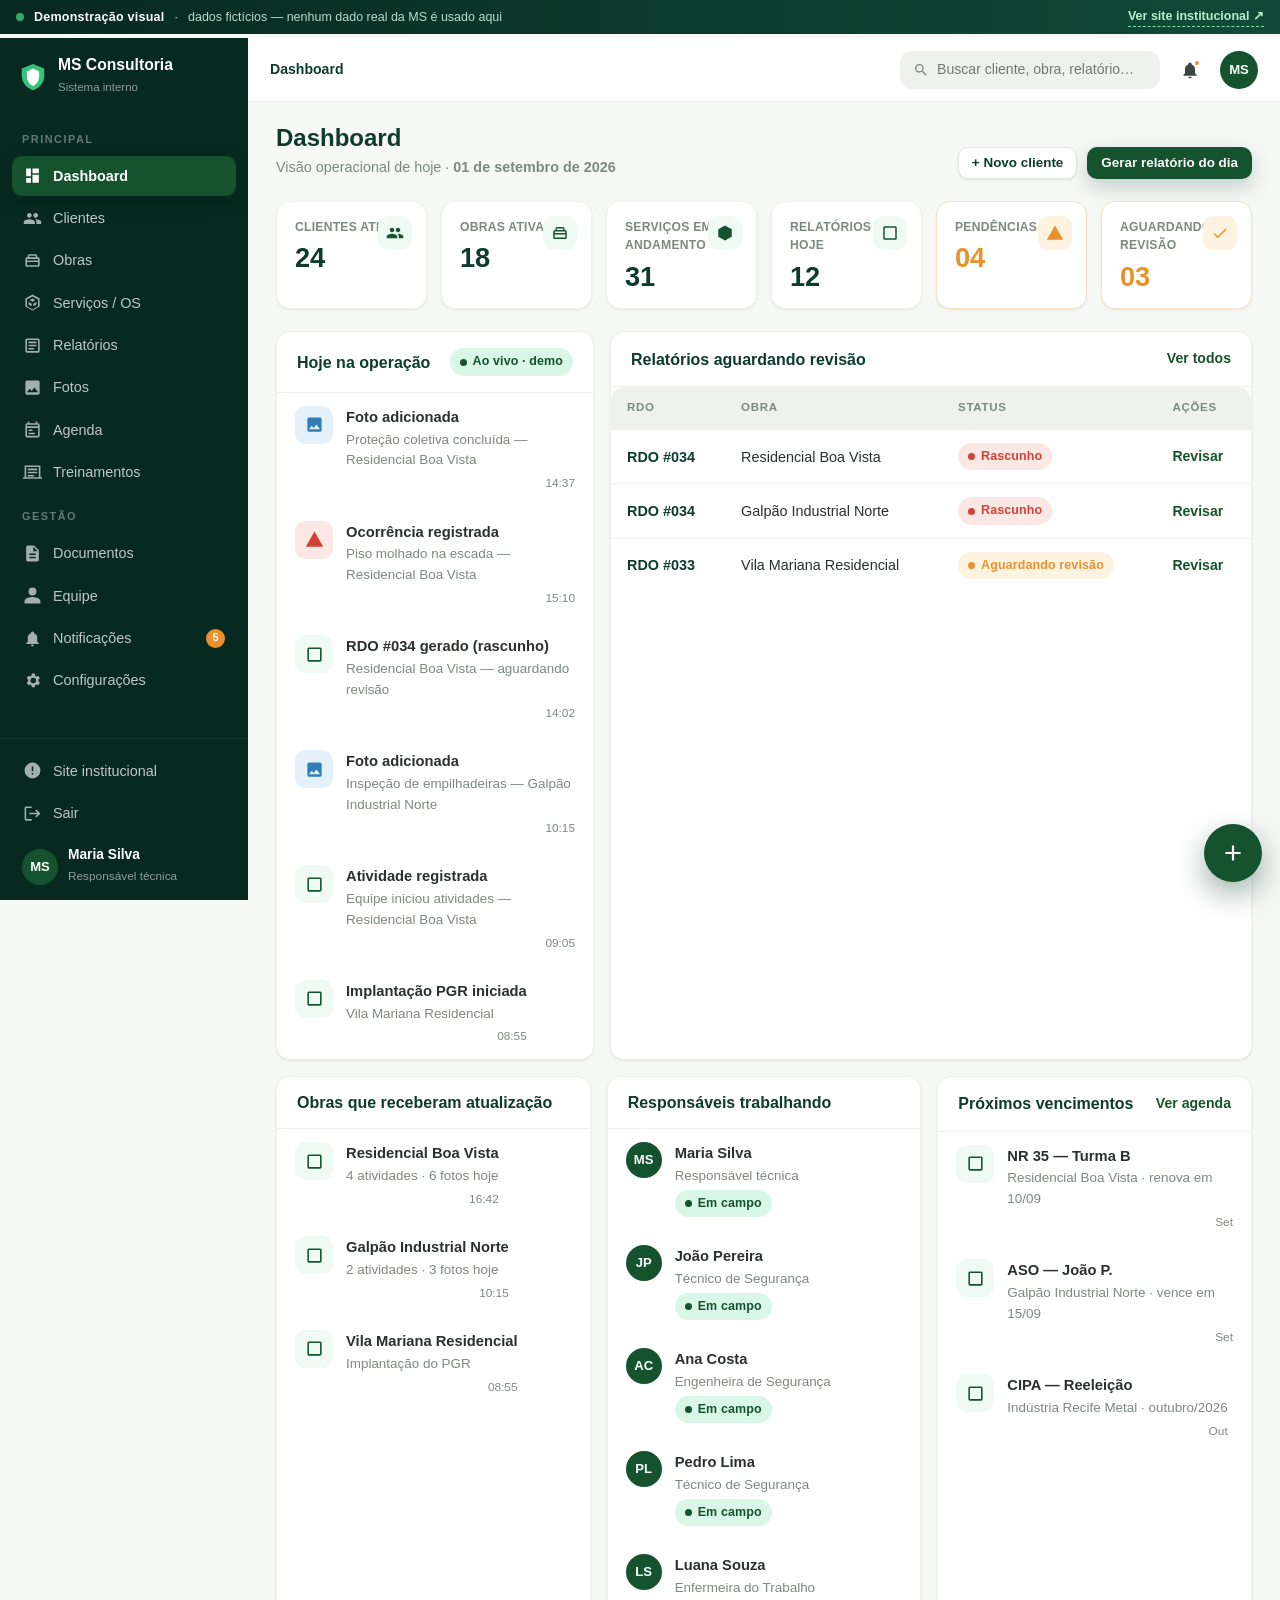
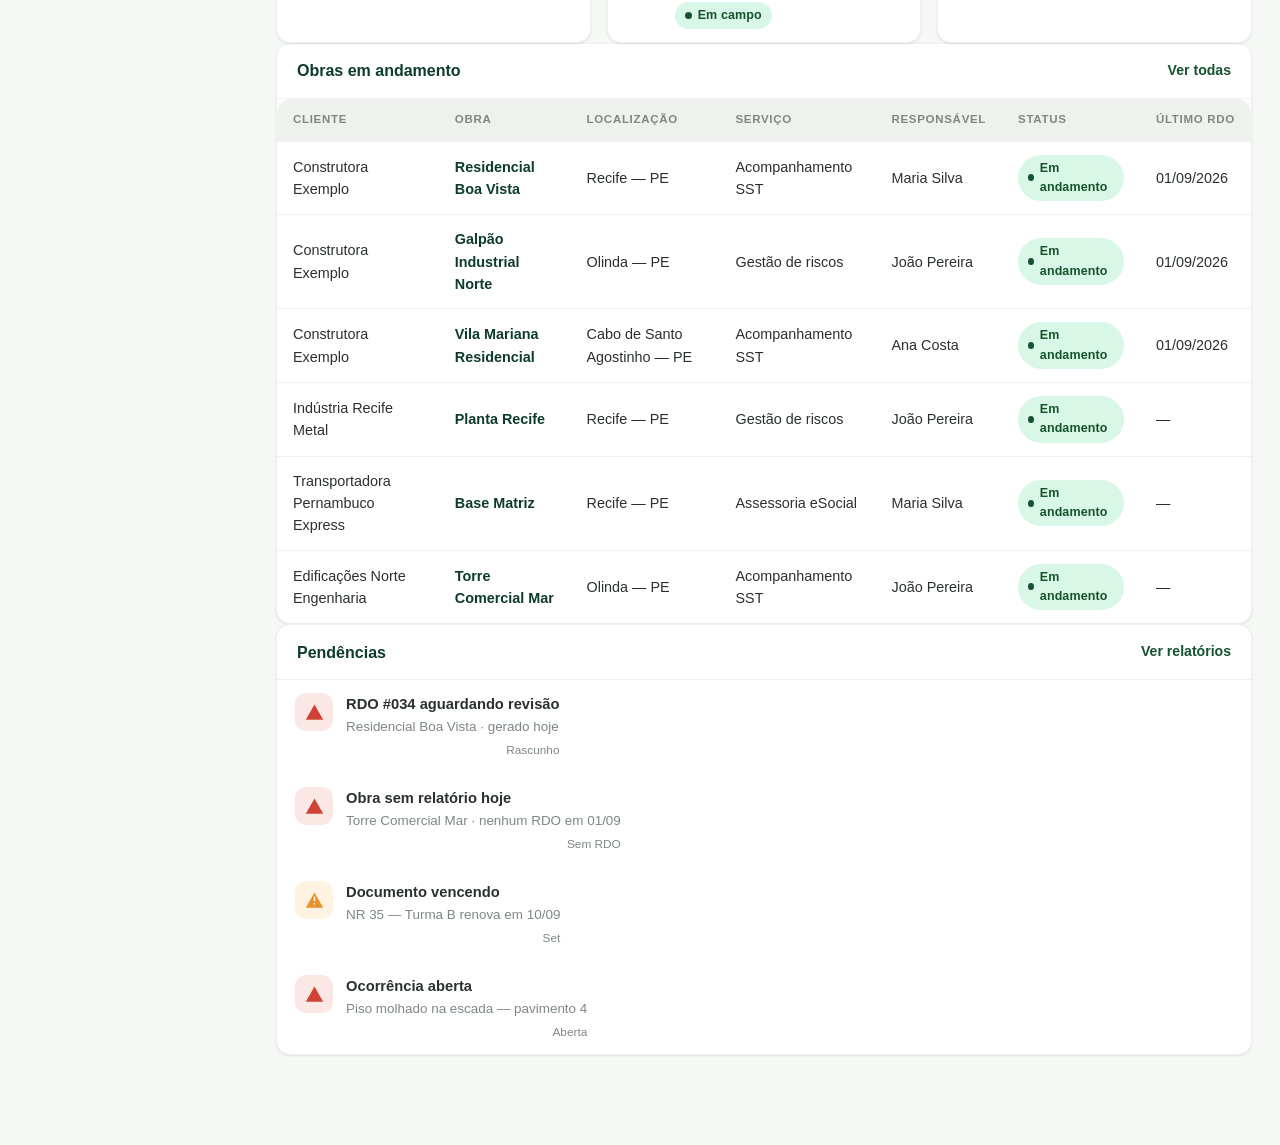
==== commit f40826cd: "Corrige telas do sistema e navegacao" ====
--- a/sistema/index.html
+++ b/sistema/index.html
@@ -15,7 +15,7 @@
     <strong>Demonstração visual</strong>
     <span class="demo-bar__sep">·</span>
     <span>dados fictícios — nenhum dado real da MS é usado aqui</span>
-    <a class="demo-bar__link" href="../index.html" target="_blank" rel="noopener">Ver site institucional ↗</a>
+    <a class="demo-bar__link" id="site-inst-link" href="#" target="_blank" rel="noopener noreferrer">Ver site institucional ↗</a>
   </div>
 
   <!-- ======== LOGIN DEMONSTRATIVO ======== -->
@@ -148,7 +148,7 @@
       </nav>
 
       <div class="sidebar__foot">
-        <a class="nav-item" href="../index.html" target="_blank" rel="noopener">
+        <a class="nav-item" id="site-inst-side" href="#" target="_blank" rel="noopener noreferrer">
           <svg viewBox="0 0 24 24"><path fill="currentColor" d="M12 2a10 10 0 1 0 0 20 10 10 0 0 0 0-20zm1 15h-2v-2h2v2zm0-4h-2V7h2v6z"/></svg>
           <span>Site institucional</span>
         </a>
--- a/sistema/css/sistema.css
+++ b/sistema/css/sistema.css
@@ -454,8 +454,18 @@
 @keyframes shimmer { 100% { transform: translateX(100%); } }
 
 /* ---------- Reveal ---------- */
-.rv { opacity: 0; transform: translateY(16px); transition: opacity .6s var(--ease), transform .6s var(--ease); }
-.rv.is-in { opacity: 1; transform: none; }
+/* O conteúdo SÓ é ocultado quando o JS está ativo (body.js).
+   Se o JS falhar antes de revelar, nada fica invisível. */
+body.js .rv { opacity: 0; transform: translateY(16px); transition: opacity .6s var(--ease), transform .6s var(--ease); }
+body.js .rv.is-in { opacity: 1; transform: none; }
+body:not(.js) .rv { opacity: 1; transform: none; }
+
+/* ---------- Página não encontrada ---------- */
+.notfound { max-width: 520px; margin: 70px auto; text-align: center; }
+.notfound__code { font-size: 4rem; font-weight: 800; color: var(--green-200); line-height: 1; }
+.notfound h2 { margin: 12px 0 6px; font-size: 1.5rem; }
+.notfound p { color: var(--grey-500); margin-bottom: 24px; }
+.notfound code { background: var(--grey-100); padding: 2px 8px; border-radius: 6px; font-size: .86rem; }
 
 /* ---------- Responsivo ---------- */
 @media (max-width: 1240px) {
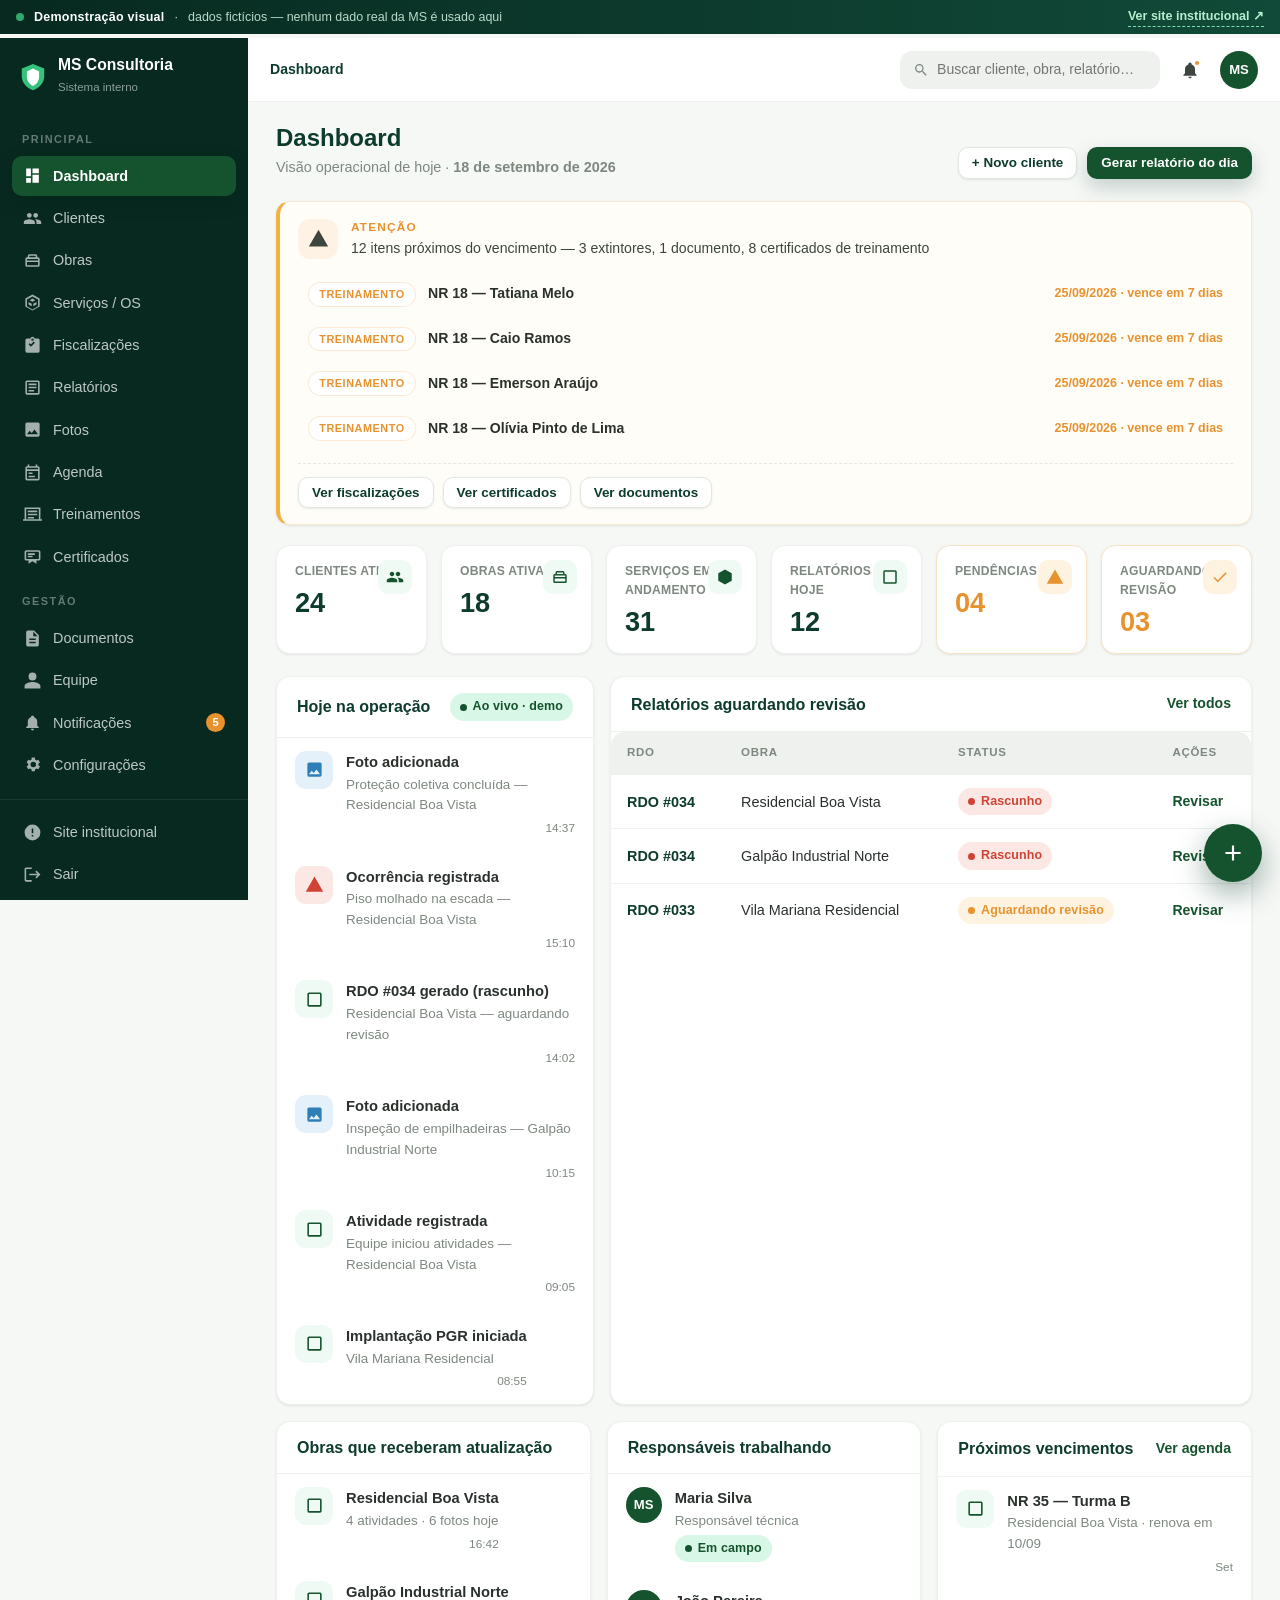
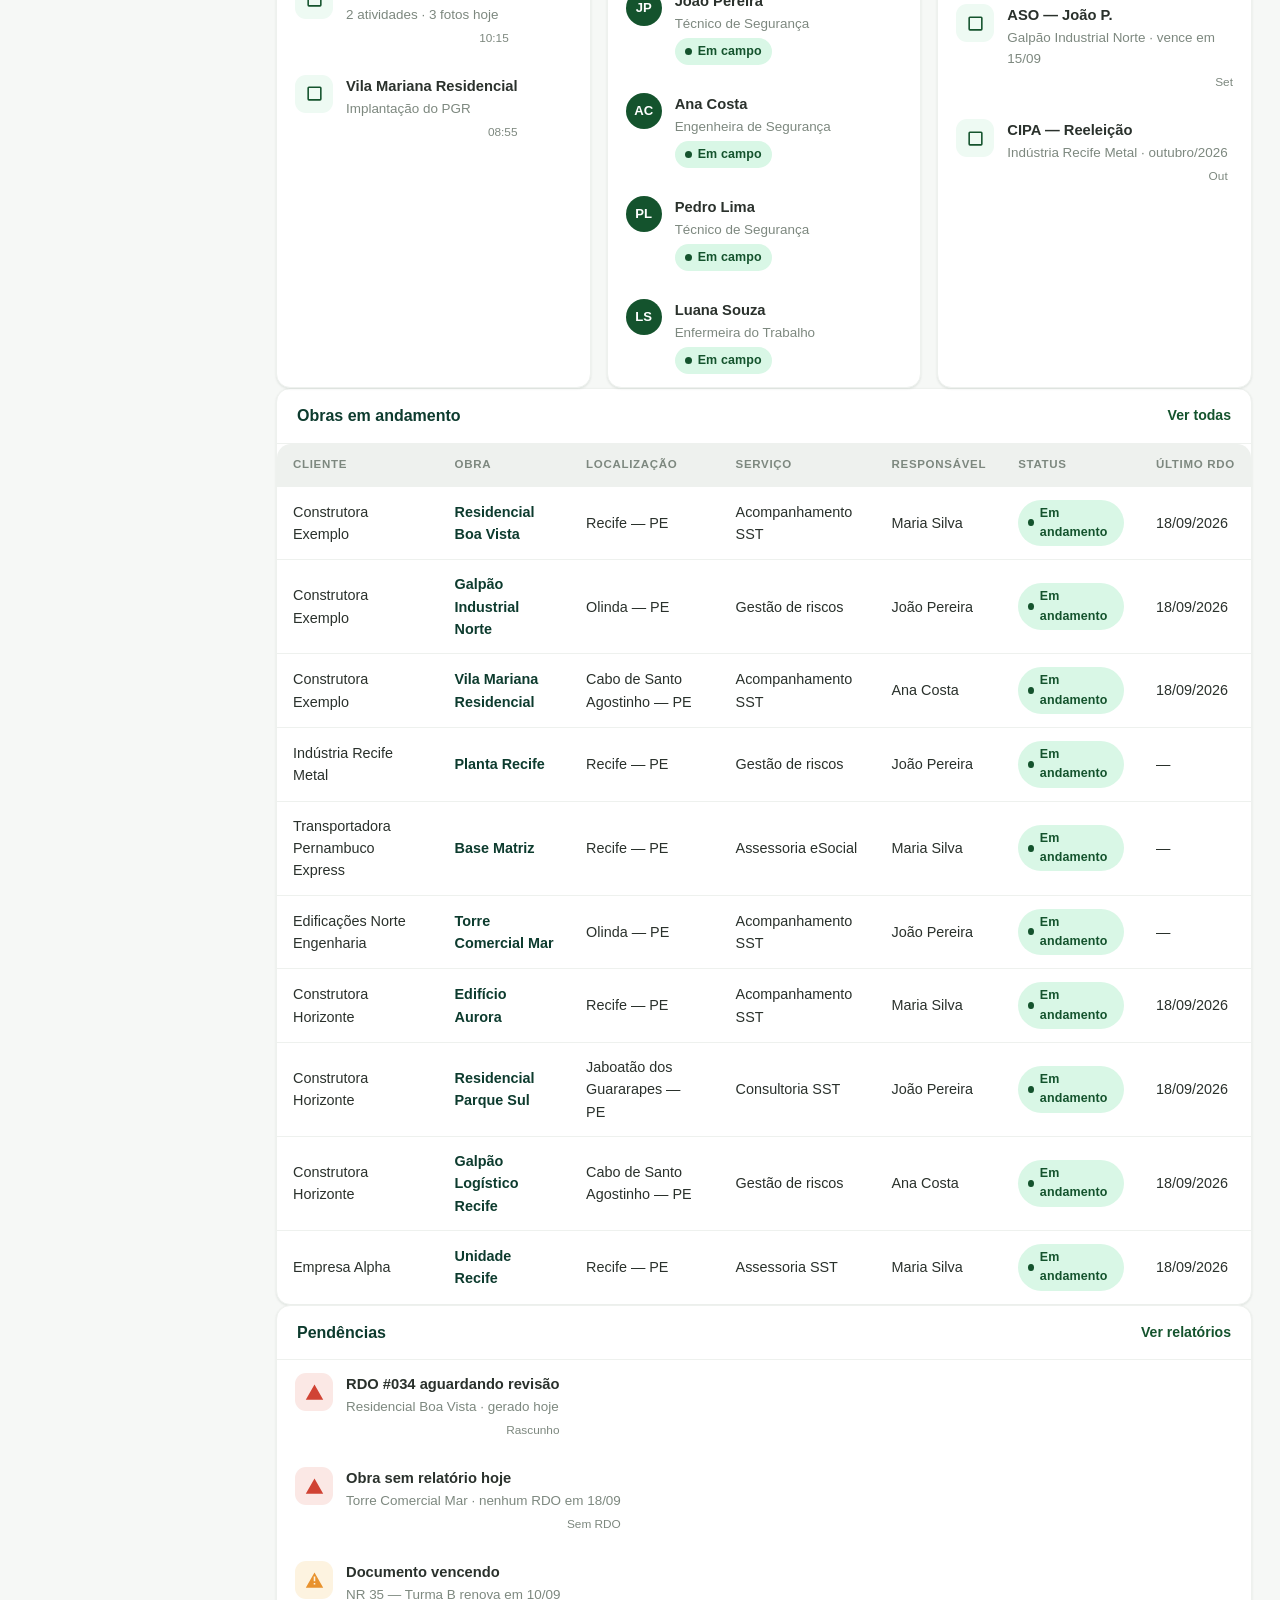
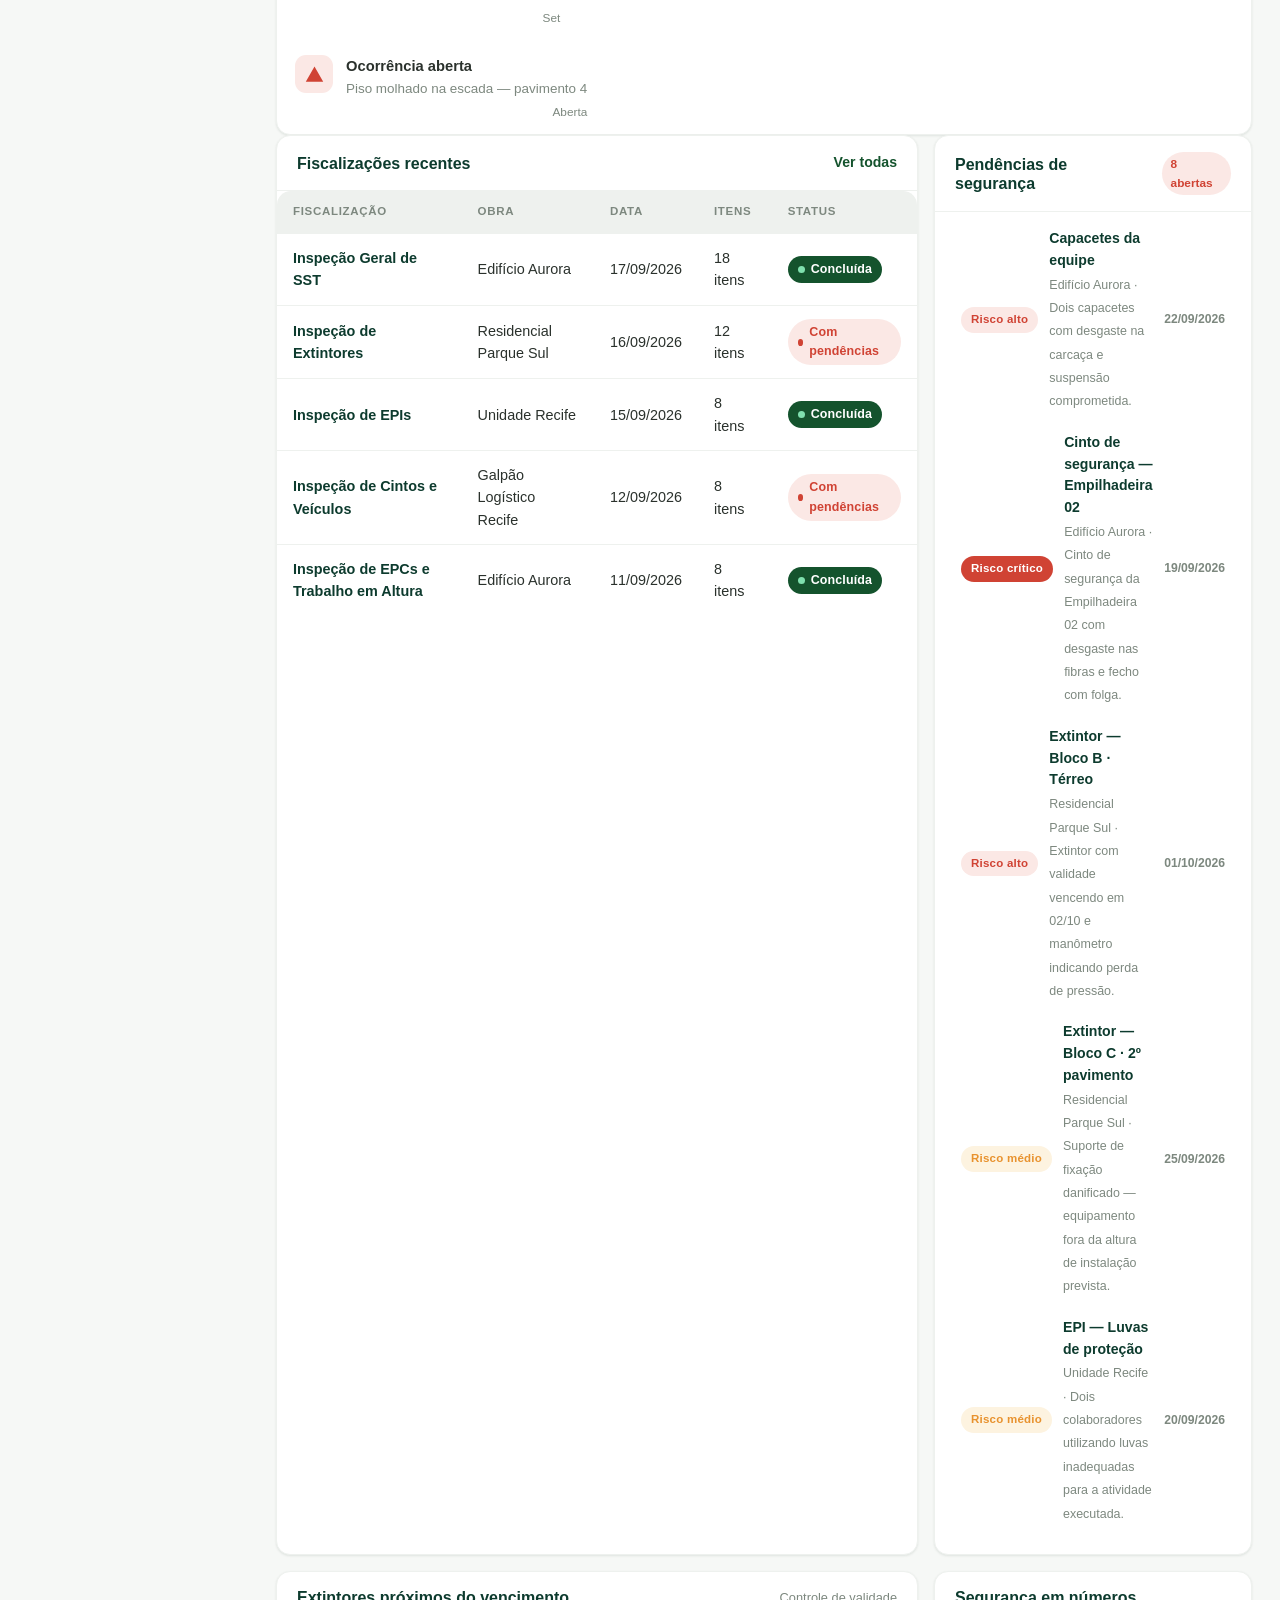
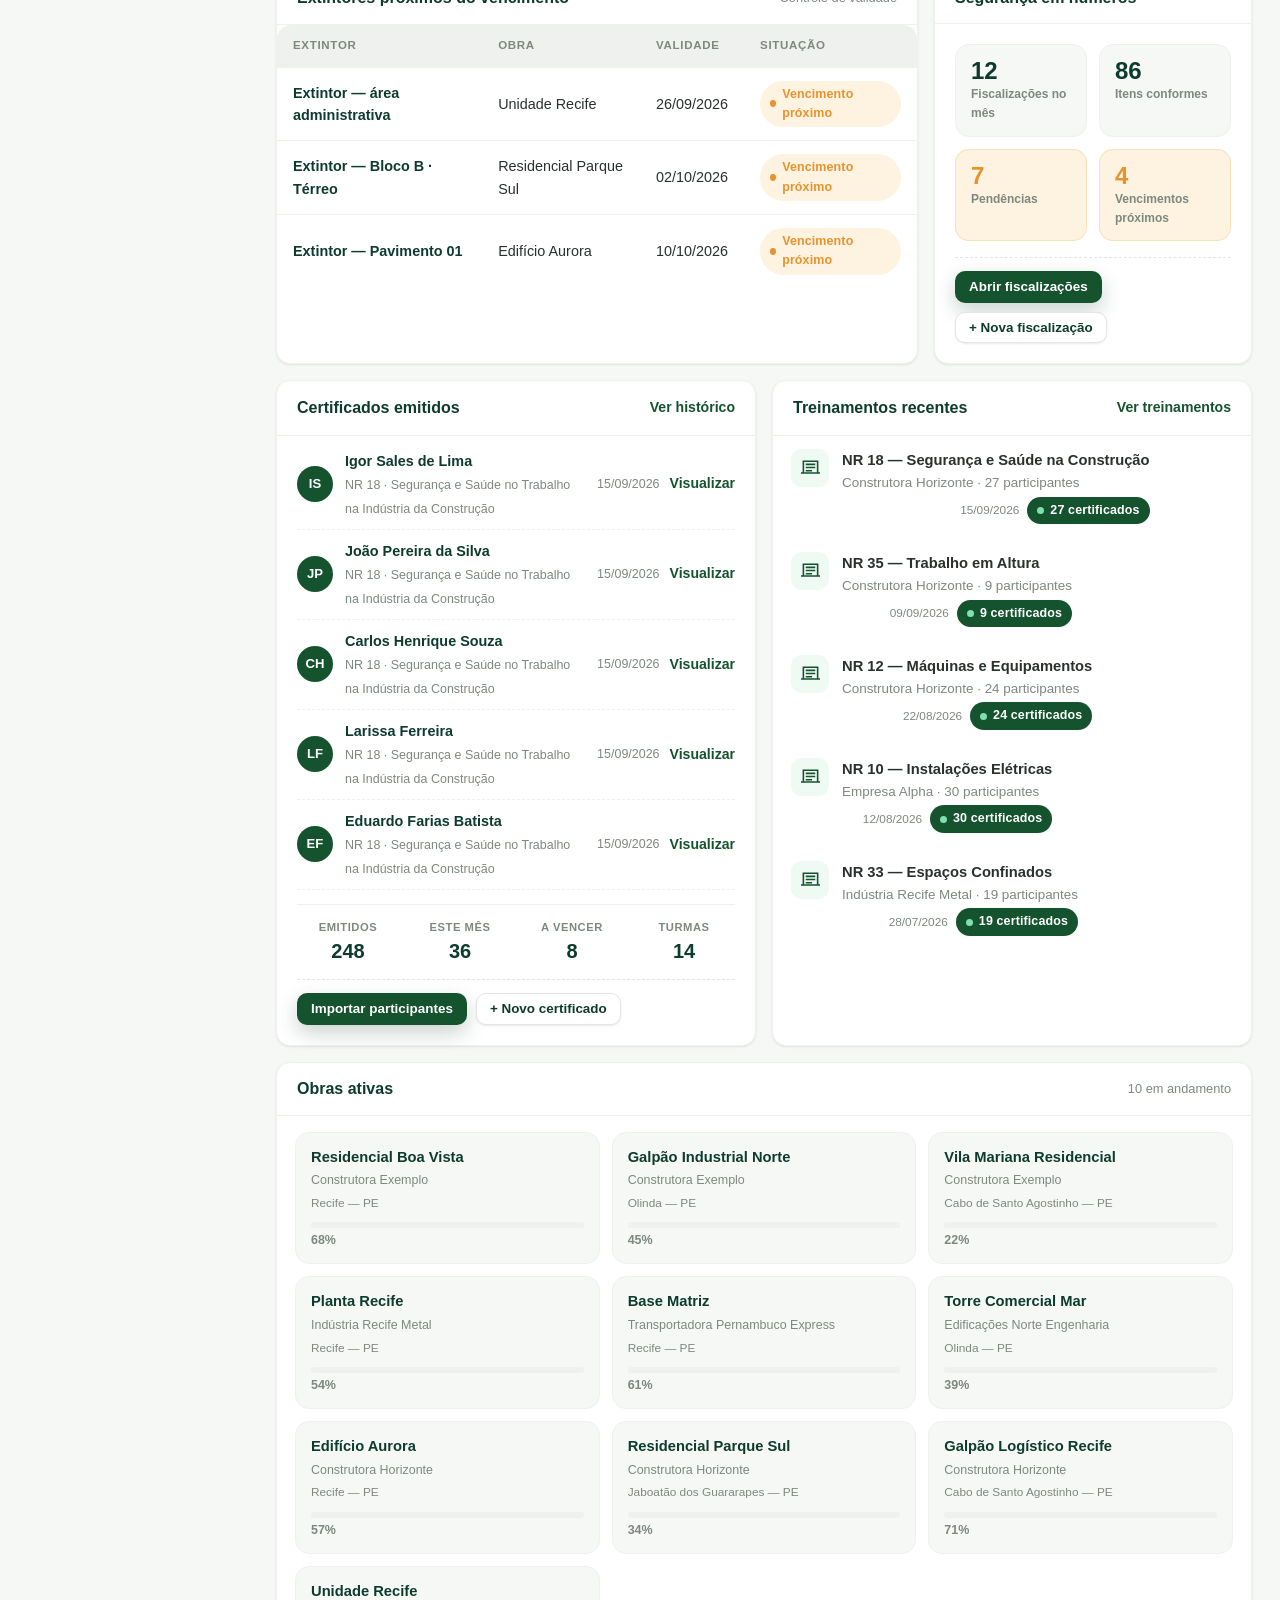
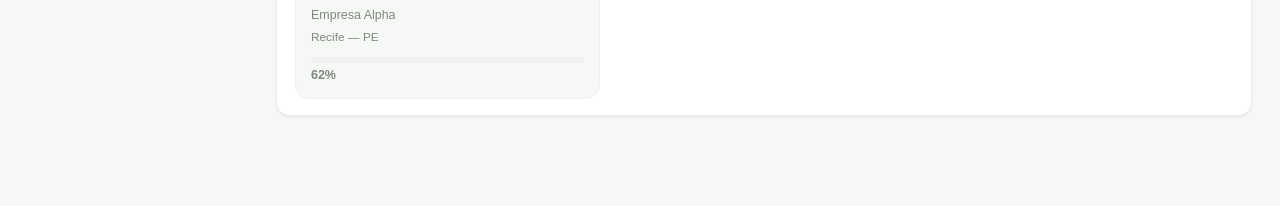
==== commit f140f1b9: "Adiciona fiscalizacoes certificados e novos modulos" ====
--- a/sistema/index.html
+++ b/sistema/index.html
@@ -7,6 +7,11 @@
   <meta name="description" content="Apresentação visual navegável do futuro sistema interno da MS Consultoria — Saúde e Segurança do Trabalho. Dados demonstrativos." />
   <link rel="icon" href="data:image/svg+xml,%3Csvg xmlns='http://www.w3.org/2000/svg' viewBox='0 0 32 32'%3E%3Cpath d='M16 2 4 7v8c0 7 5 13 12 15 7-2 12-8 12-15V7L16 2z' fill='%230d3b2e'/%3E%3Cpath d='M16 7l-6.5 3v5.5c0 4.6 2.8 8.6 6.5 10 3.7-1.4 6.5-5.4 6.5-10V10L16 7z' fill='%23ffffff'/%3E%3Cpath d='M16 10.5l-4 1.9v3.4c0 3.1 1.7 5.9 4 7.1 2.3-1.2 4-4 4-7.1v-3.4l-4-1.9z' fill='%23c6f0d4'/%3E%3C/svg%3E" />
   <link rel="stylesheet" href="css/sistema.css" />
+  <!-- Estilos dos módulos novos (Fiscalizações, Certificados, Agenda, Documentos,
+       Notificações, Equipe, Treinamentos e blocos novos do Dashboard).
+       É ADITIVO: só define classes que ainda não existiam e reaproveita
+       exatamente os mesmos tokens de cor/tipografia do sistema.css. -->
+  <link rel="stylesheet" href="css/modulos.css" />
 </head>
 <body>
   <!-- ======== BARRA DE DEMONSTRAÇÃO ======== -->
@@ -110,6 +115,10 @@
           <svg viewBox="0 0 24 24"><path fill="currentColor" d="M12 2 3 7v10l9 5 9-5V7l-9-5zm0 2.3 7 3.9v8.6l-7 3.9-7-3.9V8.2l7-3.9zM12 7l-3.5 2 3.5 2 3.5-2L12 7zm-5 4.4v3.2l4 2.2v-3.2l-4-2.2zm10 0-4 2.2v3.2l4-2.2v-3.2z"/></svg>
           <span>Serviços / OS</span>
         </a>
+        <a class="nav-item" href="#/fiscalizacoes" data-nav="fiscalizacoes">
+          <svg viewBox="0 0 24 24"><path fill="currentColor" d="M19 3h-4.2a3 3 0 0 0-5.6 0H5a2 2 0 0 0-2 2v14a2 2 0 0 0 2 2h14a2 2 0 0 0 2-2V5a2 2 0 0 0-2-2zm-7 0a1.5 1.5 0 1 1 0 3 1.5 1.5 0 0 1 0-3zM7 10.5l1.4-1.4L10 10.7l3.6-3.6L15 8.5l-5 5-3-3zm0 7h10v-2H7v2z"/></svg>
+          <span>Fiscalizações</span>
+        </a>
         <a class="nav-item" href="#/relatorios" data-nav="relatorios">
           <svg viewBox="0 0 24 24"><path fill="currentColor" d="M19 3H5a2 2 0 0 0-2 2v14a2 2 0 0 0 2 2h14a2 2 0 0 0 2-2V5a2 2 0 0 0-2-2zm0 16H5V5h14v14zM7 9h10V7H7v2zm0 4h10v-2H7v2zm0 4h7v-2H7v2z"/></svg>
           <span>Relatórios</span>
@@ -125,6 +134,10 @@
         <a class="nav-item" href="#/treinamentos" data-nav="treinamentos">
           <svg viewBox="0 0 24 24"><path fill="currentColor" d="M22 18V3H2v15H0v2h24v-2h-2zm-2 0H4V5h16v13zM6 7h12v2H6V7zm0 4h12v2H6v-2zm0 4h8v2H6v-2z"/></svg>
           <span>Treinamentos</span>
+        </a>
+        <a class="nav-item" href="#/certificados" data-nav="certificados">
+          <svg viewBox="0 0 24 24"><path fill="currentColor" d="M20 4H4a2 2 0 0 0-2 2v9a2 2 0 0 0 2 2h3v4l5-3 5 3v-4h3a2 2 0 0 0 2-2V6a2 2 0 0 0-2-2zm0 11H4V6h16v9zM6 8h9v2H6V8zm0 3h6v2H6v-2z"/></svg>
+          <span>Certificados</span>
         </a>
 
         <span class="sidebar__label">Gestão</span>
@@ -245,6 +258,14 @@
   <!-- ======== TOAST ======== -->
   <div class="toast" id="toast" role="status" aria-live="polite"></div>
 
+  <!-- Núcleo do sistema (dados demo, roteador, telas originais). -->
   <script src="js/sistema.js"></script>
+  <!-- Módulos novos. Carregam DEPOIS do núcleo e apenas REGISTRAM rotas e
+       blocos extras — não alteram nenhuma tela existente.
+       Caminhos relativos (sem "/" na frente) para funcionar na Vercel com
+       Root Directory = sistema. -->
+  <script src="js/fiscalizacoes.js"></script>
+  <script src="js/certificados.js"></script>
+  <script src="js/paginas.js"></script>
 </body>
 </html>
--- a/sistema/css/modulos.css
+++ b/sistema/css/modulos.css
@@ -0,0 +1,1192 @@
+/* ==========================================================================
+   MS Consultoria — Sistema interno · MÓDULOS NOVOS
+   --------------------------------------------------------------------------
+   Estilos de Fiscalizações, Certificados, Agenda, Documentos, Notificações,
+   Equipe, Treinamentos e dos novos blocos do Dashboard.
+
+   REGRA ABSOLUTA DESTE ARQUIVO:
+   · nenhuma cor nova é criada — só variáveis já existentes em sistema.css
+     (--green-*, --amber-*, --red-*, --blue-*, --grey-*, --off-white);
+   · nenhuma fonte nova, nenhum raio novo, nenhuma sombra nova;
+   · tudo é ADITIVO: este arquivo não sobrescreve nenhuma classe do
+     sistema.css, apenas define classes que ainda não existiam.
+
+   Responsivo: 1240 / 1080 / 960 / 720 / 520 / 400 px.  Tabelas viram cartões
+   no celular (.table-cards) e o checklist foi desenhado primeiro para o
+   telefone.
+   ========================================================================== */
+
+:root {
+  /* Tons derivados de tokens existentes (apenas transparências do mesmo verde/
+     âmbar/vermelho — nenhuma cor nova na identidade) */
+  --mod-green-a: rgba(13, 59, 46, .04);
+  --mod-green-b: rgba(13, 59, 46, .08);
+  --mod-green-c: rgba(13, 59, 46, .14);
+  --mod-amber-a: rgba(232, 146, 46, .10);
+  --mod-amber-b: rgba(232, 146, 46, .20);
+  --mod-red-a: rgba(208, 67, 52, .08);
+  --mod-red-b: rgba(208, 67, 52, .18);
+}
+
+/* ==========================================================================
+   1. COMPONENTES GENÉRICOS DOS MÓDULOS
+   ========================================================================== */
+
+/* ---------- Nota de demonstração (deixa claro o que é DEMO) ---------- */
+.demo-note {
+  background: var(--off-white);
+  border: 1px dashed var(--grey-300);
+  border-left: 4px solid var(--green-400);
+  border-radius: var(--radius-sm);
+  padding: 11px 14px;
+  font-size: .82rem;
+  color: var(--grey-700);
+  line-height: 1.5;
+  margin-top: 12px;
+}
+.demo-note strong { color: var(--green-800); }
+
+/* ---------- Botão pequeno de ícone (ações de linha) ---------- */
+.row-actions { display: flex; gap: 4px; flex-wrap: wrap; }
+.mini-btn {
+  width: 32px; height: 32px;
+  display: grid; place-items: center;
+  border-radius: 9px;
+  border: 1px solid var(--grey-200);
+  background: #fff;
+  color: var(--green-800);
+  font-size: .82rem;
+  line-height: 1;
+  transition: all .2s var(--ease);
+}
+.mini-btn:hover { background: var(--green-50); border-color: var(--green-300); }
+.mini-btn--danger { color: var(--red-500); }
+.mini-btn--danger:hover { background: var(--red-100); border-color: var(--red-400); }
+
+/* ---------- Barra de filtros ---------- */
+.filter-bar {
+  display: flex; flex-wrap: wrap; align-items: flex-end; gap: 10px;
+  padding: 14px 16px;
+  margin-bottom: 16px;
+}
+.filter-chips { display: flex; gap: 8px; flex-wrap: wrap; }
+.filter-search {
+  display: flex; align-items: center; gap: 8px;
+  flex: 1 1 240px; min-width: 190px;
+  background: #fff; border: 1.5px solid var(--grey-200);
+  border-radius: 12px; padding: 0 12px; height: 42px;
+  color: var(--grey-500);
+}
+.filter-search:focus-within { border-color: var(--green-400); }
+.filter-search input {
+  border: none; outline: none; background: none;
+  width: 100%; font-size: .9rem; color: var(--grey-800);
+}
+.filter-search svg { flex-shrink: 0; }
+.filter-select { display: flex; flex-direction: column; gap: 3px; flex: 0 1 190px; min-width: 150px; }
+.filter-select__label {
+  font-size: .68rem; font-weight: 800; letter-spacing: .07em;
+  text-transform: uppercase; color: var(--grey-500);
+}
+.filter-select .field__input { height: 42px; padding: 0 10px; font-size: .88rem; }
+
+/* ---------- Célula de aviso em tabela ---------- */
+.cell-sub--warn { color: var(--amber-500) !important; font-weight: 600; }
+.table-more { text-align: center; padding: 20px; color: var(--grey-500); font-size: .86rem; }
+.empty-line { color: var(--grey-500); font-size: .88rem; padding: 12px 0; }
+.load-more { display: flex; justify-content: center; padding: 16px; }
+
+/* ---------- Grades de 4 KPIs usadas nos módulos novos ---------- */
+.kpi-grid--4 { grid-template-columns: repeat(4, 1fr); }
+
+/* ---------- Cards auxiliares ---------- */
+.card--mini { padding: 14px 16px; background: var(--off-white); border-radius: var(--radius); border: 1px solid var(--grey-100); }
+.card--mini__l { font-size: .7rem; font-weight: 800; letter-spacing: .06em; text-transform: uppercase; color: var(--grey-500); }
+.card--mini__v { font-size: 1.15rem; font-weight: 800; color: var(--green-900); margin-top: 3px; }
+
+.num-box {
+  background: var(--off-white); border: 1px solid var(--grey-100);
+  border-radius: var(--radius); padding: 13px 15px;
+  display: flex; flex-direction: column; gap: 1px;
+}
+.num-box__v { font-size: 1.5rem; font-weight: 800; color: var(--green-900); line-height: 1.1; }
+.num-box__l { font-size: .75rem; font-weight: 600; color: var(--grey-500); }
+.num-box--warn { background: #fdf3e0; border-color: var(--mod-amber-b); }
+.num-box--warn .num-box__v { color: var(--amber-500); }
+
+.chip-mini {
+  display: inline-flex; align-items: center;
+  font-size: .72rem; font-weight: 600;
+  padding: 3px 9px; border-radius: var(--radius-pill);
+  background: var(--green-50); color: var(--green-700);
+  border: 1px solid var(--green-100);
+}
+.chip-mini--muted { background: var(--grey-100); color: var(--grey-500); border-color: var(--grey-200); }
+
+/* ---------- Bloco ANTES → DEPOIS (não conformidade corrigida) ---------- */
+.antes-depois { display: grid; grid-template-columns: 1fr 1fr; gap: 12px; margin-top: 12px; }
+.ad-col { display: flex; flex-direction: column; gap: 6px; }
+.ad-tag {
+  align-self: flex-start;
+  font-size: .68rem; font-weight: 800; letter-spacing: .05em; text-transform: uppercase;
+  padding: 3px 9px; border-radius: var(--radius-pill);
+}
+.ad-tag--antes { background: var(--red-100); color: var(--red-500); }
+.ad-tag--depois { background: var(--green-100); color: var(--green-700); }
+.ad-img {
+  border-radius: var(--radius-sm); min-height: 96px;
+  display: grid; place-items: center; text-align: center;
+  padding: 12px; font-size: .8rem; line-height: 1.4;
+  background: linear-gradient(135deg, var(--red-100), #fff);
+  color: var(--grey-700); border: 1px dashed var(--red-400);
+}
+.ad-img--ok { background: linear-gradient(135deg, var(--green-100), #fff); border-color: var(--green-400); border-style: solid; }
+.ad-data { font-size: .74rem; color: var(--grey-500); }
+
+/* ==========================================================================
+   2. FISCALIZAÇÕES — CHECKLIST (desenhado primeiro para o telefone)
+   ========================================================================== */
+
+/* ---------- Cabeçalho da fiscalização ---------- */
+.chk-head { padding: 18px 20px; }
+.chk-head__info {
+  display: grid; grid-template-columns: repeat(4, 1fr); gap: 14px;
+  margin-bottom: 14px;
+}
+.chk-head__info > div { min-width: 0; }
+.chk-head__k {
+  display: block; font-size: .68rem; font-weight: 800; letter-spacing: .07em;
+  text-transform: uppercase; color: var(--grey-500); margin-bottom: 2px;
+}
+.chk-head__info strong { font-size: .95rem; color: var(--green-900); display: block; }
+.chk-head__obs {
+  margin-top: 12px; font-size: .86rem; color: var(--grey-500);
+  border-left: 3px solid var(--green-200); padding-left: 11px;
+}
+
+/* ---------- Barra de progresso ---------- */
+.prog { height: 9px; border-radius: var(--radius-pill); background: var(--grey-100); overflow: hidden; }
+.prog__fill {
+  height: 100%; border-radius: var(--radius-pill);
+  background: linear-gradient(90deg, var(--green-600), var(--green-400));
+  transition: width .45s var(--ease);
+}
+
+.prog-card { background: #fff; border: 1px solid var(--grey-100); border-radius: var(--radius); padding: 16px 18px; box-shadow: var(--shadow-sm); }
+.prog-card__top { display: flex; justify-content: space-between; align-items: flex-start; gap: 14px; flex-wrap: wrap; margin-bottom: 12px; }
+.prog-card__label { font-size: .7rem; font-weight: 800; letter-spacing: .07em; text-transform: uppercase; color: var(--grey-500); }
+.prog-card__num { font-size: 1.25rem; font-weight: 800; color: var(--green-900); margin-top: 2px; }
+.prog-card__stats { display: flex; gap: 8px; flex-wrap: wrap; }
+.prog-stat { font-size: .76rem; font-weight: 700; padding: 4px 10px; border-radius: var(--radius-pill); }
+.prog-stat--ok { background: var(--green-100); color: var(--green-700); }
+.prog-stat--nc { background: var(--red-100); color: var(--red-500); }
+.prog-stat--na { background: var(--grey-100); color: var(--grey-500); }
+
+/* ---------- Ações do checklist ---------- */
+.chk-actions { display: flex; gap: 10px; flex-wrap: wrap; margin: 16px 0; }
+.chk-actions .btn { flex: 0 1 auto; }
+
+/* ---------- Alternador de visualização ---------- */
+.chk-view {
+  display: flex; align-items: center; gap: 10px; flex-wrap: wrap;
+  background: #fff; border: 1px solid var(--grey-100); border-radius: var(--radius);
+  padding: 10px 14px; margin-bottom: 14px;
+}
+.chk-view__label { font-size: .72rem; font-weight: 800; letter-spacing: .06em; text-transform: uppercase; color: var(--grey-500); }
+
+/* ---------- Lista de itens inspecionados ---------- */
+.chk-list { display: grid; gap: 14px; }
+.chk-item {
+  background: #fff; border: 1px solid var(--grey-100); border-radius: var(--radius);
+  box-shadow: var(--shadow-sm); padding: 16px 18px;
+  transition: border-color .25s, box-shadow .25s;
+}
+.chk-item:hover { box-shadow: var(--shadow); }
+.chk-item--nc { border-color: var(--red-400); box-shadow: 0 0 0 3px var(--mod-red-a); }
+.chk-item__head { display: flex; justify-content: space-between; align-items: flex-start; gap: 12px; flex-wrap: wrap; }
+.chk-item__title { min-width: 0; }
+.chk-item__grupo {
+  display: inline-block; font-size: .66rem; font-weight: 800; letter-spacing: .08em;
+  text-transform: uppercase; color: var(--green-600); margin-bottom: 3px;
+}
+.chk-item__title h4 { font-size: 1rem; color: var(--green-900); }
+.chk-item__fotos { margin-top: 14px; padding-top: 14px; border-top: 1px dashed var(--grey-200); display: grid; gap: 10px; }
+
+/* ---------- Quantidade (capacetes 18/16/2 etc.) ---------- */
+.chk-qtd { display: flex; gap: 16px; flex-wrap: wrap; align-items: center; }
+.chk-qtd > * { min-width: 0; }
+
+/* ---------- Botões de situação (a peça central do checklist) ---------- */
+.chk-opt { display: flex; gap: 8px; flex-wrap: wrap; margin-top: 12px; }
+.chk-opt__btn {
+  flex: 1 1 auto; min-width: 128px; min-height: 46px;
+  padding: 11px 14px; border-radius: 12px;
+  border: 1.5px solid var(--grey-200); background: #fff;
+  font-size: .86rem; font-weight: 700; color: var(--grey-700);
+  display: inline-flex; align-items: center; justify-content: center; gap: 7px;
+  transition: all .2s var(--ease);
+  -webkit-tap-highlight-color: transparent;
+}
+.chk-opt__btn:hover { border-color: var(--green-400); background: var(--green-50); }
+.chk-opt__btn::before {
+  content: ""; width: 9px; height: 9px; border-radius: 50%;
+  background: var(--grey-300); flex-shrink: 0;
+}
+.chk-opt__btn--conforme.is-on { background: var(--green-700); border-color: var(--green-700); color: #fff; }
+.chk-opt__btn--conforme.is-on::before { background: var(--green-300); }
+.chk-opt__btn--nao-conforme.is-on { background: var(--red-500); border-color: var(--red-500); color: #fff; }
+.chk-opt__btn--nao-conforme.is-on::before { background: #fff; }
+.chk-opt__btn--na.is-on { background: var(--grey-700); border-color: var(--grey-700); color: #fff; }
+.chk-opt__btn--na.is-on::before { background: var(--grey-300); }
+
+/* ---------- Campos do item ---------- */
+.chk-fields { display: grid; grid-template-columns: repeat(auto-fit, minmax(150px, 1fr)); gap: 12px; margin-top: 12px; }
+.chk-field { display: block; margin-top: 12px; }
+.chk-field__label {
+  display: block; font-size: .7rem; font-weight: 800; letter-spacing: .06em;
+  text-transform: uppercase; color: var(--grey-500); margin-bottom: 5px;
+}
+.chk-obs { width: 100%; resize: vertical; min-height: 46px; }
+
+/* ---------- Aviso de vencimento dentro do item ---------- */
+.venc-aviso {
+  margin-top: 12px; padding: 10px 13px; border-radius: var(--radius-sm);
+  font-size: .84rem; font-weight: 600;
+  display: flex; align-items: center; gap: 8px; flex-wrap: wrap;
+}
+.venc-aviso--proximo { background: #fdf3e0; color: var(--amber-500); border: 1px solid var(--mod-amber-b); }
+.venc-aviso--vencido { background: var(--red-100); color: var(--red-500); border: 1px solid var(--mod-red-b); }
+
+/* ---------- Níveis de risco ---------- */
+.nivel {
+  display: inline-flex; align-items: center; gap: 6px;
+  font-size: .72rem; font-weight: 800; letter-spacing: .02em;
+  padding: 4px 10px; border-radius: var(--radius-pill);
+}
+.nivel--baixo { background: var(--grey-100); color: var(--grey-700); }
+.nivel--medio { background: #fdf3e0; color: var(--amber-500); }
+.nivel--alto { background: var(--red-100); color: var(--red-500); }
+.nivel--critico { background: var(--red-500); color: #fff; }
+
+/* ---------- Bloco de não conformidade ---------- */
+.nc-box {
+  margin-top: 14px; border: 1px solid var(--red-400); border-radius: var(--radius);
+  background: var(--mod-red-a); overflow: hidden;
+}
+.nc-box--ok { border-color: var(--green-400); background: var(--green-50); }
+.nc-box__head {
+  display: flex; align-items: center; gap: 10px; flex-wrap: wrap;
+  padding: 12px 15px; background: rgba(255, 255, 255, .6);
+  border-bottom: 1px solid var(--grey-200);
+}
+.nc-box__head strong { font-size: .92rem; color: var(--green-900); }
+.nc-box__grid {
+  display: grid; grid-template-columns: repeat(2, 1fr); gap: 14px;
+  padding: 14px 15px;
+}
+.nc-box__grid > div { min-width: 0; }
+.nc-box__k {
+  display: block; font-size: .68rem; font-weight: 800; letter-spacing: .06em;
+  text-transform: uppercase; color: var(--grey-500); margin-bottom: 3px;
+}
+.nc-box__v { font-size: .9rem; color: var(--grey-800); }
+.nc-box__foot { padding: 0 15px 15px; }
+.nc-box__corr { padding: 0 15px 15px; font-size: .84rem; color: var(--grey-700); }
+
+/* ---------- Lista/resumo de não conformidades ---------- */
+.nc-resumo { display: grid; grid-template-columns: repeat(4, 1fr); gap: 12px; margin-bottom: 16px; }
+.nc-lista { display: grid; gap: 14px; }
+.nc-grid { display: grid; grid-template-columns: repeat(auto-fit, minmax(210px, 1fr)); gap: 14px; }
+.nc-card {
+  background: #fff; border: 1px solid var(--grey-100); border-left: 4px solid var(--red-400);
+  border-radius: var(--radius); box-shadow: var(--shadow-sm); overflow: hidden;
+}
+.nc-card__head { padding: 13px 16px 0; display: flex; justify-content: space-between; gap: 10px; flex-wrap: wrap; align-items: center; }
+.nc-card__body { padding: 11px 16px 15px; display: grid; gap: 9px; }
+.nc-card__grupo { font-size: .66rem; font-weight: 800; letter-spacing: .08em; text-transform: uppercase; color: var(--green-600); }
+.nc-card__tags { display: flex; gap: 7px; flex-wrap: wrap; align-items: center; }
+.nc-card__foot { padding: 0 16px 16px; display: flex; gap: 8px; flex-wrap: wrap; }
+.nc-ok-ico {
+  width: 60px; height: 60px; margin: 0 auto 12px; border-radius: 50%;
+  display: grid; place-items: center;
+  background: var(--green-100); color: var(--green-700);
+}
+.nc-ok-ico svg { width: 30px; height: 30px; }
+
+/* ==========================================================================
+   3. EVIDÊNCIAS / FOTOS
+   ========================================================================== */
+.evid-grid { display: grid; grid-template-columns: repeat(auto-fill, minmax(150px, 1fr)); gap: 12px; }
+.evid-grid--sm { grid-template-columns: repeat(auto-fill, minmax(112px, 1fr)); gap: 9px; }
+.evid-thumb {
+  display: block; width: 100%; text-align: left;
+  border: 1px solid var(--grey-100); border-radius: var(--radius-sm);
+  background: #fff; overflow: hidden; box-shadow: var(--shadow-sm);
+  transition: transform .25s var(--ease), box-shadow .25s var(--ease);
+}
+.evid-thumb:hover { transform: translateY(-3px); box-shadow: var(--shadow); }
+.evid-thumb__img {
+  display: block; aspect-ratio: 4/3; position: relative;
+  background: linear-gradient(135deg, var(--green-800), var(--green-600));
+  display: grid; place-items: center;
+}
+.evid-thumb__num {
+  font-size: .68rem; font-weight: 800; letter-spacing: .06em;
+  color: rgba(255, 255, 255, .8);
+  background: rgba(7, 41, 31, .45); padding: 2px 8px; border-radius: var(--radius-pill);
+}
+.evid-thumb__cap {
+  display: block; padding: 8px 10px; font-size: .78rem; color: var(--grey-700);
+  line-height: 1.35; overflow: hidden; text-overflow: ellipsis; display: -webkit-box;
+  -webkit-line-clamp: 2; -webkit-box-orient: vertical;
+}
+.evid-thumb__meta { display: block; padding: 0 10px 9px; font-size: .7rem; color: var(--grey-500); }
+.evid-meta { font-size: .78rem; color: var(--grey-500); }
+.evid-vazio { font-size: .84rem; color: var(--grey-500); padding: 4px 0; }
+
+.evid-viewer { display: grid; gap: 12px; }
+.evid-viewer__num { font-size: .7rem; font-weight: 800; letter-spacing: .06em; text-transform: uppercase; color: var(--grey-500); }
+.evid-viewer__cap { font-size: .92rem; color: var(--grey-800); }
+.evid-viewer__tag {
+  display: inline-flex; font-size: .7rem; font-weight: 700;
+  padding: 3px 9px; border-radius: var(--radius-pill);
+  background: var(--green-100); color: var(--green-700);
+}
+
+/* ==========================================================================
+   4. RELATÓRIO DA FISCALIZAÇÃO
+   ========================================================================== */
+.rel-doc {
+  background: #fff; border: 1px solid var(--grey-200); border-radius: var(--radius);
+  padding: 30px 32px; max-width: 900px; margin: 0 auto; box-shadow: var(--shadow-sm);
+}
+.rel-doc__head { border-bottom: 2px solid var(--green-700); padding-bottom: 14px; margin-bottom: 18px; }
+.rel-doc__title { font-size: 1.25rem; color: var(--green-900); }
+.rel-doc__sub { font-size: .84rem; color: var(--grey-500); margin-top: 3px; }
+.rel-doc__grid { display: grid; grid-template-columns: repeat(2, 1fr); gap: 14px; margin-bottom: 22px; }
+.rel-doc__h { font-size: .95rem; color: var(--green-900); margin: 22px 0 10px; padding-bottom: 6px; border-bottom: 1px solid var(--grey-200); }
+.rel-doc__p { font-size: .88rem; color: var(--grey-700); }
+.rel-doc__line { border-top: 1px dashed var(--grey-200); margin: 16px 0; }
+.rel-doc__sign { display: grid; grid-template-columns: 1fr 1fr; gap: 30px; margin-top: 40px; }
+.rel-doc__assin { border-top: 1px solid var(--grey-300); padding-top: 7px; text-align: center; font-size: .78rem; color: var(--grey-500); }
+
+.rel-field { display: grid; gap: 2px; }
+.rel-field__l { font-size: .68rem; font-weight: 800; letter-spacing: .06em; text-transform: uppercase; color: var(--grey-500); }
+.rel-field__v { font-size: .92rem; color: var(--grey-800); font-weight: 600; }
+
+.rel-resumo { display: grid; grid-template-columns: repeat(4, 1fr); gap: 12px; margin-bottom: 8px; }
+.rel-resumo__i {
+  border: 1px solid var(--grey-100); border-radius: var(--radius); padding: 13px 15px;
+  background: var(--off-white); display: grid; gap: 1px;
+}
+.rel-resumo__n { font-size: 1.5rem; font-weight: 800; color: var(--green-900); line-height: 1.1; }
+.rel-resumo__l { font-size: .74rem; font-weight: 600; color: var(--grey-500); }
+.rel-resumo__i--ok { background: var(--green-50); border-color: var(--green-100); }
+.rel-resumo__i--ok .rel-resumo__n { color: var(--green-700); }
+.rel-resumo__i--nc { background: var(--red-100); border-color: var(--mod-red-b); }
+.rel-resumo__i--nc .rel-resumo__n { color: var(--red-500); }
+.rel-resumo__i--venc { background: #fdf3e0; border-color: var(--mod-amber-b); }
+.rel-resumo__i--venc .rel-resumo__n { color: var(--amber-500); }
+
+.rel-grupos { display: grid; gap: 18px; }
+.rel-grupo { display: block; }
+.rel-grupo__nome {
+  font-size: .7rem; font-weight: 800; letter-spacing: .08em; text-transform: uppercase;
+  color: var(--green-600); margin-bottom: 8px;
+}
+.rel-item {
+  display: flex; justify-content: space-between; gap: 12px; align-items: flex-start;
+  padding: 10px 0; border-bottom: 1px dashed var(--grey-100);
+}
+.rel-item__body { min-width: 0; }
+.rel-item__meta { font-size: .78rem; color: var(--grey-500); margin-top: 2px; }
+.rel-item__obs { font-size: .82rem; color: var(--grey-700); margin-top: 4px; font-style: italic; }
+.rel-item__fotos { font-size: .74rem; color: var(--grey-500); margin-top: 3px; }
+
+.rel-ncs { display: grid; gap: 12px; }
+.rel-nc { border: 1px solid var(--grey-200); border-left: 4px solid var(--red-400); border-radius: var(--radius-sm); padding: 12px 14px; }
+.rel-nc__top { display: flex; gap: 10px; align-items: center; flex-wrap: wrap; margin-bottom: 6px; }
+.rel-nc__v { font-size: .86rem; color: var(--grey-700); }
+.rel-nc__v--ok { color: var(--green-700); font-weight: 600; }
+
+.rel-acoes { display: flex; gap: 10px; flex-wrap: wrap; justify-content: center; margin-top: 18px; }
+.rel-acoes__nota { width: 100%; text-align: center; font-size: .78rem; color: var(--grey-500); }
+
+/* ==========================================================================
+   5. CERTIFICADOS — DOCUMENTO / PREVIEW
+   ========================================================================== */
+.cert-preview-wrap { display: grid; gap: 14px; }
+.cert-preview-acoes { display: flex; gap: 10px; flex-wrap: wrap; }
+
+.cert-doc {
+  background: #fff; border-radius: var(--radius-sm);
+  padding: 12px; max-width: 820px; margin: 0 auto;
+  box-shadow: var(--shadow);
+}
+.cert-doc__border {
+  border: 2px solid var(--green-700); border-radius: 10px;
+  padding: 30px 32px; position: relative; text-align: center;
+  background: linear-gradient(180deg, #fff 0%, var(--green-50) 100%);
+}
+.cert-doc__brand { display: flex; align-items: center; justify-content: center; gap: 10px; margin-bottom: 12px; }
+.cert-doc__brand svg { width: 34px; height: 34px; color: var(--green-700); }
+.cert-doc__titulo {
+  font-size: 1.3rem; font-weight: 800; letter-spacing: .1em; text-transform: uppercase;
+  color: var(--green-800); line-height: 1.2;
+}
+.cert-doc__sub { font-size: .82rem; color: var(--grey-500); margin-top: 4px; }
+.cert-doc__texto { font-size: .88rem; color: var(--grey-700); margin: 18px auto 10px; max-width: 600px; line-height: 1.6; }
+.cert-doc__nome {
+  font-size: 1.5rem; font-weight: 800; color: var(--green-900);
+  margin: 6px 0 4px; padding-bottom: 6px;
+  border-bottom: 1.5px solid var(--green-200); display: inline-block; min-width: 60%;
+}
+.cert-doc__grid {
+  display: grid; grid-template-columns: repeat(3, 1fr); gap: 14px;
+  margin: 22px 0 6px; text-align: left;
+}
+.cert-field { min-width: 0; }
+.cert-field__l { display: block; font-size: .64rem; font-weight: 800; letter-spacing: .07em; text-transform: uppercase; color: var(--grey-500); }
+.cert-field__v { font-size: .86rem; font-weight: 600; color: var(--grey-800); }
+.cert-doc__line { border-top: 1px dashed var(--grey-300); margin: 20px 0 14px; }
+.cert-doc__foot { display: grid; grid-template-columns: 1fr auto; gap: 20px; align-items: end; text-align: left; }
+.cert-doc__sign { display: grid; gap: 2px; }
+.cert-doc__sign .cert-doc__line { margin: 26px 0 5px; }
+.cert-doc__sign span { font-size: .78rem; color: var(--grey-500); }
+.cert-doc__qr { display: grid; gap: 5px; justify-items: center; }
+.cert-doc__qrlabel { font-size: .64rem; color: var(--grey-500); text-align: center; max-width: 110px; }
+.cert-doc__codigo { font-size: .7rem; font-weight: 800; letter-spacing: .06em; color: var(--green-800); }
+
+/* QR Code apenas ESTRUTURAL (não é um QR real — a versão final terá o válido) */
+.qr-demo {
+  width: 76px; height: 76px; border: 1.5px solid var(--green-800); border-radius: 6px;
+  padding: 5px; display: grid; grid-template-columns: repeat(3, 1fr); grid-template-rows: repeat(3, 1fr);
+  gap: 3px; background: #fff;
+}
+.qr-demo i { background: var(--green-800); border-radius: 1px; }
+.qr-demo i:nth-child(2n) { background: #fff; }
+.qr-demo i:nth-child(3n) { background: var(--green-600); }
+.qr-demo i:nth-child(5) { background: var(--green-800); }
+
+/* ---------- Linhas de certificado (listas) ---------- */
+.cert-row {
+  display: flex; align-items: center; gap: 12px;
+  padding: 10px 0; border-bottom: 1px dashed var(--grey-100);
+}
+.cert-row:last-child { border-bottom: none; }
+.cert-row__b { min-width: 0; flex: 1; }
+.cert-row__b strong { display: block; font-size: .9rem; color: var(--green-900); }
+.cert-row__b span { font-size: .78rem; color: var(--grey-500); }
+.cert-row__r { display: flex; align-items: center; gap: 10px; flex-shrink: 0; }
+.cert-row__data { font-size: .78rem; color: var(--grey-500); }
+
+.cert-totais {
+  display: grid; grid-template-columns: repeat(4, 1fr); gap: 10px;
+  margin-top: 14px; padding-top: 14px; border-top: 1px solid var(--grey-100);
+}
+.cert-totais > div { text-align: center; }
+.cert-totais span { display: block; font-size: .7rem; font-weight: 700; color: var(--grey-500); text-transform: uppercase; letter-spacing: .05em; }
+.cert-totais strong { font-size: 1.25rem; font-weight: 800; color: var(--green-900); }
+
+.cert-meta { font-size: .78rem; color: var(--grey-500); }
+.cert-atalhos { display: flex; gap: 10px; flex-wrap: wrap; margin-bottom: 18px; }
+.cert-vinculo { margin-top: 6px; }
+
+/* ---------- Atalhos em card (dashboard de certificados) ---------- */
+.atalho {
+  display: flex; align-items: center; gap: 12px;
+  width: 100%; text-align: left;
+  background: #fff; border: 1px solid var(--grey-100); border-radius: var(--radius);
+  padding: 14px 16px; box-shadow: var(--shadow-sm);
+  transition: transform .25s var(--ease), box-shadow .25s var(--ease), border-color .25s;
+}
+.atalho:hover { transform: translateY(-3px); box-shadow: var(--shadow); border-color: var(--green-200); }
+.atalho__ico {
+  width: 40px; height: 40px; border-radius: 12px; flex-shrink: 0;
+  display: grid; place-items: center;
+  background: var(--green-50); color: var(--green-700);
+}
+.atalho__ico svg { width: 20px; height: 20px; }
+.atalho strong { display: block; font-size: .92rem; color: var(--green-900); }
+.atalho span { font-size: .78rem; color: var(--grey-500); }
+
+/* ---------- Cadeia de vínculo CLIENTE → OBRA → TREINAMENTO → … ---------- */
+.vinculo { display: flex; align-items: center; gap: 8px; flex-wrap: wrap; }
+.vinculo__i {
+  display: inline-flex; align-items: center; gap: 6px;
+  font-size: .76rem; font-weight: 700;
+  padding: 5px 11px; border-radius: var(--radius-pill);
+  background: var(--grey-100); color: var(--grey-700);
+}
+.vinculo__i--ok { background: var(--green-100); color: var(--green-700); }
+.vinculo__s { color: var(--grey-300); font-weight: 800; }
+
+/* ==========================================================================
+   6. IMPORTAR PARTICIPANTES — ASSISTENTE
+   ========================================================================== */
+.wizard-steps {
+  display: flex; gap: 6px; flex-wrap: wrap; align-items: center;
+  margin-bottom: 18px;
+}
+.wizard-steps--big { gap: 10px; }
+.wstep {
+  display: inline-flex; align-items: center; gap: 7px;
+  font-size: .78rem; font-weight: 700; color: var(--grey-500);
+  background: #fff; border: 1.5px solid var(--grey-200);
+  padding: 7px 13px; border-radius: var(--radius-pill);
+}
+.wstep::before {
+  content: attr(data-n);
+  width: 19px; height: 19px; border-radius: 50%;
+  display: grid; place-items: center;
+  background: var(--grey-200); color: var(--grey-700);
+  font-size: .68rem; font-weight: 800;
+}
+.wstep.is-on { background: var(--green-700); border-color: var(--green-700); color: #fff; }
+.wstep.is-on::before { background: var(--green-400); color: var(--green-950); }
+.wstep.is-done { border-color: var(--green-300); color: var(--green-700); }
+.wstep.is-done::before { background: var(--green-500); color: #fff; }
+
+.wizard-foot { display: flex; gap: 10px; flex-wrap: wrap; justify-content: flex-end; margin-top: 18px; }
+
+/* ---------- Área de upload ---------- */
+.upload-zone--big { padding: 44px 20px; }
+.upload-zone--big .upload-zone__icon { font-size: 2.6rem; }
+.upload-zone--big .upload-zone__title { font-size: 1.1rem; margin-top: 10px; }
+.upload-zone__tipos { display: flex; gap: 8px; flex-wrap: wrap; justify-content: center; margin-top: 16px; }
+.upload-zone.is-loading { opacity: .65; pointer-events: none; }
+.upload-hint { font-size: .78rem; color: var(--grey-500); margin-top: 10px; text-align: center; }
+
+.tipo {
+  font-size: .72rem; font-weight: 700;
+  padding: 4px 11px; border-radius: var(--radius-pill);
+  background: var(--grey-100); color: var(--grey-700);
+  border: 1px solid var(--grey-200);
+}
+.tipo--ideal { background: var(--green-100); color: var(--green-700); border-color: var(--green-300); }
+
+/* ---------- Aviso sobre formatos (honestidade da importação) ---------- */
+.aviso-import {
+  background: #fdf3e0; border: 1px solid var(--mod-amber-b); border-left: 4px solid var(--amber-400);
+  border-radius: var(--radius-sm); padding: 12px 15px;
+  font-size: .84rem; color: var(--grey-700); line-height: 1.55; margin-top: 16px;
+}
+.aviso-import strong { color: var(--amber-500); }
+.aviso-import--soft {
+  background: var(--green-50); border-color: var(--green-200); border-left-color: var(--green-500);
+}
+.aviso-import--soft strong { color: var(--green-700); }
+
+/* ---------- Arquivo processado ---------- */
+.arquivo-ok {
+  display: flex; align-items: center; gap: 14px; flex-wrap: wrap;
+  background: var(--green-50); border: 1px solid var(--green-200);
+  border-radius: var(--radius); padding: 16px 18px; margin-top: 16px;
+}
+.arquivo-ok__ico {
+  width: 44px; height: 44px; border-radius: 12px; flex-shrink: 0;
+  display: grid; place-items: center;
+  background: var(--green-700); color: #fff;
+}
+.arquivo-ok__ico svg { width: 22px; height: 22px; }
+.arquivo-ok__b { min-width: 0; flex: 1; }
+.arquivo-ok__b strong { display: block; font-size: .95rem; color: var(--green-900); }
+.arquivo-ok__meta { font-size: .8rem; color: var(--grey-500); }
+.arquivo-ok__found {
+  font-size: .84rem; font-weight: 700; color: var(--green-700);
+  background: #fff; border-radius: var(--radius-pill);
+  padding: 5px 13px; border: 1px solid var(--green-200);
+}
+
+.chk-ok {
+  display: inline-grid; place-items: center;
+  width: 20px; height: 20px; border-radius: 5px;
+  background: var(--green-700); color: #fff;
+  font-size: .7rem; font-weight: 800; flex-shrink: 0;
+}
+
+/* ---------- Mapeamento de colunas ---------- */
+.mapear { display: grid; gap: 8px; }
+.mapear__head, .mapear__row {
+  display: grid; grid-template-columns: 1.2fr 42px 1.2fr;
+  gap: 12px; align-items: center;
+}
+.mapear__head {
+  font-size: .68rem; font-weight: 800; letter-spacing: .06em;
+  text-transform: uppercase; color: var(--grey-500);
+  padding-bottom: 6px; border-bottom: 1px solid var(--grey-200);
+}
+.mapear__row { padding: 9px 0; border-bottom: 1px dashed var(--grey-100); }
+.mapear__origem {
+  font-size: .84rem; font-weight: 700; color: var(--green-900);
+  background: var(--off-white); border-radius: var(--radius-sm);
+  padding: 8px 11px; border: 1px solid var(--grey-100);
+  overflow: hidden; text-overflow: ellipsis;
+}
+.mapear__seta { text-align: center; color: var(--grey-300); font-weight: 800; }
+.mapear__sel .field__input { font-size: .84rem; padding: 8px 10px; }
+
+/* ---------- Revisão ---------- */
+.rev-resumo { display: grid; grid-template-columns: repeat(3, 1fr); gap: 12px; margin-bottom: 16px; }
+.rev-resumo__i {
+  border: 1px solid var(--grey-100); border-radius: var(--radius);
+  padding: 13px 15px; background: var(--off-white);
+}
+.rev-resumo__n { font-size: 1.5rem; font-weight: 800; color: var(--green-900); line-height: 1.1; }
+.rev-resumo__l { font-size: .74rem; font-weight: 600; color: var(--grey-500); }
+.rev-resumo__i--ok { background: var(--green-50); border-color: var(--green-100); }
+.rev-resumo__i--ok .rev-resumo__n { color: var(--green-700); }
+
+.rev-lista { display: grid; gap: 10px; }
+.rev-item {
+  display: flex; justify-content: space-between; gap: 14px; align-items: flex-start; flex-wrap: wrap;
+  background: #fff; border: 1px solid var(--grey-100); border-left: 4px solid var(--grey-300);
+  border-radius: var(--radius); padding: 13px 15px; box-shadow: var(--shadow-sm);
+}
+.rev-item--prob { border-left-color: var(--amber-400); background: #fffdf8; }
+.rev-item__top { display: flex; align-items: center; gap: 9px; flex-wrap: wrap; }
+.rev-item__b { min-width: 0; flex: 1 1 260px; }
+.rev-item__b strong { display: block; font-size: .92rem; color: var(--green-900); }
+.rev-item__probs { display: flex; gap: 7px; flex-wrap: wrap; margin-top: 6px; }
+.rev-item__acoes { display: flex; gap: 7px; flex-wrap: wrap; align-items: center; }
+.rev-ok {
+  display: flex; align-items: center; gap: 12px;
+  background: var(--green-50); border: 1px solid var(--green-200);
+  border-radius: var(--radius); padding: 14px 16px;
+}
+.rev-ok__ico {
+  width: 36px; height: 36px; border-radius: 50%; flex-shrink: 0;
+  display: grid; place-items: center; background: var(--green-700); color: #fff;
+}
+.rev-ok__ico svg { width: 18px; height: 18px; }
+.rev-ok strong { display: block; font-size: .92rem; color: var(--green-900); }
+.rev-ok span { font-size: .82rem; color: var(--grey-500); }
+.prob {
+  display: inline-flex; align-items: center; gap: 5px;
+  font-size: .72rem; font-weight: 700;
+  padding: 3px 9px; border-radius: var(--radius-pill);
+  background: #fdf3e0; color: var(--amber-500);
+}
+
+/* ==========================================================================
+   7. GERAÇÃO EM LOTE / MODELOS / CONFIGURAÇÃO
+   ========================================================================== */
+.lote-acoes { display: flex; gap: 10px; flex-wrap: wrap; justify-content: center; margin-top: 16px; }
+.cfg-grid { display: grid; grid-template-columns: 1.1fr 1fr; gap: 18px; align-items: start; }
+.cfg-preview { position: sticky; top: 16px; }
+.cfg-preview__label {
+  font-size: .7rem; font-weight: 800; letter-spacing: .07em; text-transform: uppercase;
+  color: var(--grey-500); margin-bottom: 9px; display: block;
+}
+
+.modelo { display: flex; gap: 14px; align-items: flex-start; flex-wrap: wrap; }
+.modelo__thumb {
+  width: 118px; flex-shrink: 0; aspect-ratio: 3/4;
+  border: 1.5px solid var(--green-700); border-radius: 8px;
+  background: linear-gradient(180deg, #fff, var(--green-50));
+  display: grid; place-items: center; padding: 10px;
+}
+.modelo__thumb svg { width: 30px; height: 30px; color: var(--green-700); }
+.modelo__b { min-width: 0; flex: 1 1 220px; }
+.modelo__b strong { display: block; font-size: .95rem; color: var(--green-900); }
+.modelo__b span { font-size: .82rem; color: var(--grey-500); }
+.campos-lista { display: flex; gap: 7px; flex-wrap: wrap; margin-top: 10px; }
+
+/* ==========================================================================
+   8. AGENDA
+   ========================================================================== */
+.cal-card { padding: 16px 18px; margin-bottom: 18px; }
+.cal-card__head { display: flex; align-items: center; justify-content: space-between; gap: 12px; flex-wrap: wrap; margin-bottom: 14px; }
+.cal-card__head h3 { font-size: 1rem; }
+.cal-semana {
+  display: grid; grid-template-columns: repeat(7, 1fr); gap: 5px; margin-bottom: 5px;
+}
+.cal-semana span {
+  text-align: center; font-size: .7rem; font-weight: 800; color: var(--grey-500);
+  letter-spacing: .04em; text-transform: uppercase;
+}
+.cal-grid { display: grid; grid-template-columns: repeat(7, 1fr); gap: 5px; }
+.cal-dia {
+  aspect-ratio: 1; min-height: 38px;
+  display: flex; flex-direction: column; align-items: center; justify-content: center; gap: 2px;
+  border-radius: 9px; font-size: .84rem; font-weight: 600; color: var(--grey-700);
+  border: 1px solid transparent; transition: all .2s var(--ease);
+  -webkit-tap-highlight-color: transparent;
+}
+.cal-dia--vazio { visibility: hidden; }
+.cal-dia:disabled { color: var(--grey-300); cursor: default; }
+.cal-dia.tem-evento { background: var(--green-50); color: var(--green-800); font-weight: 700; cursor: pointer; }
+.cal-dia.tem-evento:hover { background: var(--green-100); border-color: var(--green-300); }
+.cal-dia.is-hoje { background: var(--green-700); color: #fff; font-weight: 800; }
+.cal-dia.is-hoje.tem-evento:hover { background: var(--green-800); }
+.cal-dia.is-sel { border-color: var(--green-700); box-shadow: 0 0 0 2px var(--mod-green-b); }
+.cal-dia__pontos { display: flex; gap: 2px; }
+.cal-dia__pontos i { width: 4px; height: 4px; border-radius: 50%; background: var(--green-500); }
+.cal-dia__pontos i.ag-tipo--trein { background: var(--blue-500); }
+.cal-dia__pontos i.ag-tipo--venc { background: var(--amber-400); }
+.cal-dia__pontos i.ag-tipo--retorno { background: var(--red-400); }
+.cal-dia__pontos i.ag-tipo--correcao { background: var(--green-600); }
+.cal-dia__pontos i.ag-tipo--visita { background: var(--grey-500); }
+
+
+.ag-lista { display: grid; gap: 2px; padding-top: 4px; padding-bottom: 8px; }
+.ag-item {
+  display: flex; align-items: flex-start; gap: 13px;
+  padding: 12px 8px; border-radius: 12px;
+  transition: background .2s;
+}
+.ag-item:hover { background: var(--grey-100); }
+.ag-item__hora {
+  flex-shrink: 0; width: 52px;
+  font-size: .88rem; font-weight: 800; color: var(--green-800);
+  padding-top: 2px;
+}
+.ag-tipo {
+  width: 38px; height: 38px; border-radius: 11px; flex-shrink: 0;
+  display: grid; place-items: center;
+  background: var(--green-50); color: var(--green-700);
+}
+.ag-tipo svg { width: 19px; height: 19px; }
+.ag-tipo--fisc { background: var(--green-100); color: var(--green-700); }
+.ag-tipo--trein { background: var(--blue-100); color: var(--blue-500); }
+.ag-tipo--visita { background: var(--grey-100); color: var(--grey-700); }
+.ag-tipo--venc { background: #fdf3e0; color: var(--amber-500); }
+.ag-tipo--retorno { background: var(--red-100); color: var(--red-500); }
+.ag-tipo--correcao { background: var(--green-50); color: var(--green-600); }
+.ag-item__b { min-width: 0; flex: 1; }
+.ag-item__b strong { display: block; font-size: .92rem; color: var(--green-900); }
+.ag-item__b > span { display: block; font-size: .82rem; color: var(--grey-500); }
+.ag-item__meta { font-size: .74rem !important; color: var(--grey-500); margin-top: 2px; }
+.ag-item__d { flex-shrink: 0; text-align: right; display: grid; gap: 2px; }
+.ag-item__data { font-size: .8rem; font-weight: 700; color: var(--grey-700); }
+.ag-item__quando { font-size: .72rem; color: var(--grey-500); }
+
+/* ==========================================================================
+   9. DOCUMENTOS — CENTRAL DE ARQUIVOS
+   ========================================================================== */
+.cat-grid {
+  display: grid; grid-template-columns: repeat(auto-fill, minmax(168px, 1fr));
+  gap: 12px; margin-bottom: 18px;
+}
+.cat-card {
+  display: flex; flex-direction: column; align-items: flex-start; gap: 3px;
+  text-align: left; background: #fff; border: 1.5px solid var(--grey-100);
+  border-radius: var(--radius); padding: 15px 16px; box-shadow: var(--shadow-sm);
+  transition: all .25s var(--ease);
+}
+.cat-card:hover { transform: translateY(-3px); box-shadow: var(--shadow); border-color: var(--green-200); }
+.cat-card.is-on { border-color: var(--green-700); background: var(--green-50); }
+.cat-card__ico {
+  width: 38px; height: 38px; border-radius: 11px; margin-bottom: 6px;
+  display: grid; place-items: center;
+  background: var(--green-50); color: var(--green-700);
+}
+.cat-card.is-on .cat-card__ico { background: var(--green-700); color: #fff; }
+.cat-card__ico svg { width: 19px; height: 19px; }
+.cat-card strong { font-size: .9rem; color: var(--green-900); }
+.cat-card > span:last-child { font-size: .76rem; color: var(--grey-500); }
+
+.file-tipo {
+  display: inline-flex; font-size: .7rem; font-weight: 800; letter-spacing: .04em;
+  padding: 3px 9px; border-radius: var(--radius-pill);
+  background: var(--grey-100); color: var(--grey-700);
+}
+.file-tipo--pdf { background: var(--red-100); color: var(--red-500); }
+.file-tipo--word { background: var(--blue-100); color: var(--blue-500); }
+.file-tipo--excel { background: var(--green-100); color: var(--green-700); }
+.file-tipo--imagem { background: #fdf3e0; color: var(--amber-500); }
+.file-tipo--zip { background: var(--grey-100); color: var(--grey-700); }
+
+.move-grid { display: grid; grid-template-columns: 1fr 1fr; gap: 8px; margin-top: 12px; }
+.move-opt {
+  text-align: left; padding: 11px 14px; border-radius: var(--radius-sm);
+  border: 1.5px solid var(--grey-200); background: #fff;
+  font-size: .86rem; font-weight: 600; color: var(--grey-700);
+  transition: all .2s;
+}
+.move-opt:hover { border-color: var(--green-400); background: var(--green-50); color: var(--green-800); }
+
+/* ==========================================================================
+   10. NOTIFICAÇÕES
+   ========================================================================== */
+.notif-resumo { display: flex; gap: 9px; flex-wrap: wrap; margin-bottom: 16px; }
+.notif-arrow { flex-shrink: 0; align-self: center; color: var(--grey-300); font-size: 1.3rem; font-weight: 700; }
+
+/* ==========================================================================
+   11. EQUIPE
+   ========================================================================== */
+.eq-card { display: flex; flex-direction: column; align-items: center; text-align: center; gap: 4px; }
+.eq-card .avatar--lg {
+  width: 58px; height: 58px; font-size: 1.1rem; margin-bottom: 6px;
+  background: var(--green-100); color: var(--green-800);
+}
+.eq-card > strong { font-size: .98rem; color: var(--green-900); }
+.eq-card__funcao { font-size: .82rem; color: var(--grey-500); }
+.eq-card__ctt { font-size: .78rem; color: var(--grey-500); margin-bottom: 4px; }
+.eq-card__obras { display: flex; gap: 6px; flex-wrap: wrap; justify-content: center; margin-top: 8px; }
+
+/* ==========================================================================
+   11b. HISTÓRICO DA OBRA (CLIENTE → OBRA)
+   --------------------------------------------------------------------------
+   Reforça visualmente a regra da MS: um cliente pode ter VÁRIAS obras.
+   O bloco é inserido logo abaixo do cabeçalho da entidade, pelos módulos.
+   ========================================================================== */
+.hist-obra {
+  background: var(--green-50);
+  border: 1px solid var(--green-100);
+  border-radius: var(--radius);
+  padding: 16px 18px;
+  margin-bottom: 20px;
+}
+.hist-obra__head { display: flex; align-items: center; gap: 14px; flex-wrap: wrap; }
+.hist-obra__ico {
+  width: 44px; height: 44px; border-radius: 14px; flex-shrink: 0;
+  display: grid; place-items: center;
+  background: var(--green-900); color: var(--green-300);
+}
+.hist-obra__ico svg { width: 22px; height: 22px; }
+.hist-obra__b { flex: 1 1 240px; min-width: 0; }
+.hist-obra__b h2 { font-size: 1.06rem; color: var(--green-900); margin-bottom: 3px; }
+.hist-obra__b p { font-size: .86rem; color: var(--grey-700); line-height: 1.5; }
+.hist-obra__b strong { color: var(--green-800); }
+
+/* Contadores do histórico da obra */
+.hist-obra__num {
+  display: grid; grid-template-columns: repeat(4, 1fr);
+  gap: 10px; margin-top: 15px;
+}
+.hist-num {
+  background: var(--white); border: 1px solid var(--green-100);
+  border-radius: var(--radius-sm); padding: 12px 14px;
+}
+.hist-num--warn { border-color: var(--mod-amber-b); background: #fffdf8; }
+.hist-num__v {
+  display: block; font-size: 1.5rem; font-weight: 800;
+  color: var(--green-800); line-height: 1.1;
+}
+.hist-num--warn .hist-num__v { color: var(--amber-500); }
+.hist-num__l {
+  display: block; font-size: .76rem; text-transform: uppercase;
+  letter-spacing: .04em; font-weight: 700; color: var(--grey-500); margin-top: 3px;
+}
+
+/* Chips das obras do cliente */
+.hist-obra__chips {
+  display: grid; grid-template-columns: repeat(auto-fill, minmax(230px, 1fr));
+  gap: 10px; margin-top: 15px;
+}
+.obra-chip {
+  display: flex; align-items: center; justify-content: space-between; gap: 10px;
+  text-align: left; width: 100%; cursor: pointer;
+  background: var(--white); border: 1px solid var(--green-100);
+  border-radius: var(--radius-sm); padding: 12px 14px;
+  transition: transform .25s var(--ease), border-color .25s var(--ease), box-shadow .25s var(--ease);
+}
+.obra-chip:hover {
+  transform: translateY(-2px); border-color: var(--green-300); box-shadow: var(--shadow-sm);
+}
+.obra-chip__b { min-width: 0; }
+.obra-chip__b strong {
+  display: block; font-size: .93rem; color: var(--green-900);
+  white-space: nowrap; overflow: hidden; text-overflow: ellipsis;
+}
+.obra-chip__meta { display: block; font-size: .76rem; color: var(--grey-500); margin-top: 2px; }
+.obra-chip .status { flex-shrink: 0; }
+.obra-chip--novo {
+  justify-content: center; text-align: center; flex-direction: column; gap: 2px;
+  border: 2px dashed var(--green-300); background: transparent; color: var(--green-700);
+}
+.obra-chip--novo strong { color: var(--green-700); white-space: normal; }
+
+/* Atalhos para as abas da obra */
+.hist-obra__atalhos { display: flex; flex-wrap: wrap; gap: 8px; margin-top: 15px; }
+.hist-atalho {
+  font: inherit; font-size: .82rem; font-weight: 700; cursor: pointer;
+  color: var(--green-800); background: var(--white);
+  border: 1px solid var(--green-200); border-radius: var(--radius-pill);
+  padding: 8px 15px; min-height: 38px;
+  transition: background .25s var(--ease), color .25s var(--ease), border-color .25s var(--ease);
+}
+.hist-atalho:hover { background: var(--green-800); color: #fff; border-color: var(--green-800); }
+
+/* ==========================================================================
+   12. ATALHO PARA CERTIFICADOS (dentro de Treinamentos)
+   ========================================================================== */
+.acesso-cert {
+  display: flex; align-items: center; gap: 16px; flex-wrap: wrap;
+  width: 100%; text-align: left;
+  background: linear-gradient(120deg, var(--green-900), var(--green-700));
+  color: #fff; border-radius: var(--radius-lg);
+  padding: 20px 22px; margin-bottom: 20px;
+  box-shadow: var(--shadow);
+  transition: transform .3s var(--ease), box-shadow .3s var(--ease);
+}
+.acesso-cert:hover { transform: translateY(-3px); box-shadow: var(--shadow-lg); }
+.acesso-cert__ico {
+  width: 50px; height: 50px; border-radius: 15px; flex-shrink: 0;
+  display: grid; place-items: center;
+  background: rgba(255, 255, 255, .14); color: var(--green-300);
+}
+.acesso-cert__ico svg { width: 26px; height: 26px; }
+.acesso-cert__b { min-width: 0; flex: 1 1 260px; }
+.acesso-cert__b strong { display: block; color: #fff; font-size: 1.05rem; }
+.acesso-cert__b span { font-size: .86rem; color: rgba(255, 255, 255, .78); line-height: 1.5; }
+.acesso-cert__ir {
+  flex-shrink: 0; font-size: .86rem; font-weight: 700; color: var(--green-300);
+  white-space: nowrap;
+}
+
+/* ==========================================================================
+   13. BLOCO ATENÇÃO (Dashboard)
+   ========================================================================== */
+.atencao {
+  background: #fffdf8; border: 1px solid var(--mod-amber-b);
+  border-left: 4px solid var(--amber-400);
+  border-radius: var(--radius); padding: 16px 18px; margin-bottom: 20px;
+  box-shadow: var(--shadow-sm);
+}
+.atencao__head { display: flex; align-items: center; gap: 13px; margin-bottom: 13px; }
+.atencao__ico {
+  width: 40px; height: 40px; border-radius: 12px; flex-shrink: 0;
+  display: grid; place-items: center;
+  background: var(--mod-amber-a); color: var(--amber-500);
+}
+.atencao__ico svg { width: 21px; height: 21px; }
+.atencao__head strong {
+  display: block; font-size: .74rem; font-weight: 800;
+  letter-spacing: .1em; color: var(--amber-500);
+}
+.atencao__head span { font-size: .88rem; color: var(--grey-700); }
+.atencao__lista { display: grid; gap: 2px; }
+.atencao__item {
+  display: grid;
+  grid-template-columns: 108px 1fr auto;
+  gap: 12px; align-items: center;
+  padding: 9px 10px; border-radius: 10px;
+  transition: background .2s;
+}
+.atencao__item:hover { background: var(--mod-amber-a); }
+.atencao__tipo {
+  font-size: .68rem; font-weight: 800; letter-spacing: .05em; text-transform: uppercase;
+  color: var(--amber-500); background: #fff; border: 1px solid var(--mod-amber-b);
+  border-radius: var(--radius-pill); padding: 3px 9px; text-align: center;
+}
+.atencao__titulo { font-size: .88rem; font-weight: 600; color: var(--grey-800); min-width: 0; }
+.atencao__venc { font-size: .78rem; font-weight: 700; color: var(--amber-500); white-space: nowrap; }
+.atencao__foot { display: flex; gap: 9px; flex-wrap: wrap; margin-top: 13px; padding-top: 13px; border-top: 1px dashed var(--grey-200); }
+
+/* ---------- Obras ativas (faixa do Dashboard) ---------- */
+.obras-strip {
+  display: grid; grid-template-columns: repeat(auto-fill, minmax(230px, 1fr));
+  gap: 12px; padding: 16px 18px;
+}
+.obra-mini {
+  display: grid; gap: 3px;
+  background: var(--off-white); border: 1px solid var(--grey-100);
+  border-radius: var(--radius); padding: 13px 15px;
+  transition: all .25s var(--ease);
+}
+.obra-mini:hover { border-color: var(--green-300); background: var(--green-50); transform: translateY(-2px); }
+.obra-mini strong { font-size: .92rem; color: var(--green-900); }
+.obra-mini > span { font-size: .78rem; color: var(--grey-500); }
+.obra-mini__local { font-size: .74rem !important; }
+.obra-mini .prog { margin-top: 7px; height: 6px; }
+.obra-mini__pct { font-size: .74rem; font-weight: 800; color: var(--green-700); }
+
+/* ---------- Pendências no Dashboard ---------- */
+.pend-item {
+  display: flex; align-items: center; gap: 11px;
+  padding: 10px 6px; border-radius: 10px; transition: background .2s;
+}
+.pend-item:hover { background: var(--grey-100); }
+.pend-item__nivel { flex-shrink: 0; }
+.pend-item__b { min-width: 0; flex: 1; }
+.pend-item__b strong { display: block; font-size: .88rem; color: var(--green-900); }
+.pend-item__b span { font-size: .78rem; color: var(--grey-500); }
+.pend-item__prazo { flex-shrink: 0; font-size: .76rem; font-weight: 700; color: var(--grey-500); }
+
+/* ---------- Linha de vencimento (certificados a vencer) ---------- */
+.venc-row {
+  display: flex; align-items: center; gap: 12px;
+  padding: 11px 4px; border-bottom: 1px dashed var(--grey-100);
+}
+.venc-row:last-child { border-bottom: none; }
+.venc-row__b { min-width: 0; flex: 1; }
+.venc-row__b strong { display: block; font-size: .9rem; color: var(--green-900); }
+.venc-row__b span { font-size: .78rem; color: var(--grey-500); }
+.venc-row__d { flex-shrink: 0; text-align: right; display: grid; gap: 3px; justify-items: end; }
+.venc-row__r { font-size: .76rem; font-weight: 700; color: var(--amber-500); }
+
+/* ---------- PDF preview (conceitual) usado nos módulos ---------- */
+.pdf-preview { background: #fff; border: 1px solid var(--grey-200); border-radius: var(--radius-sm); padding: 20px; }
+
+/* ---------- Modal: dica ---------- */
+.modal__hint { font-size: .88rem; color: var(--grey-500); line-height: 1.55; }
+
+/* ==========================================================================
+   14. TABELAS → CARTÕES NO CELULAR
+   --------------------------------------------------------------------------
+   Cada <td> carrega data-l="Rótulo" e a tabela ganha .table-cards.
+   A tabela deixa de rolar na horizontal e vira uma pilha de cartões.
+   ========================================================================== */
+@media (max-width: 860px) {
+  .table-cards .table-wrap, .table-wrap.table-cards { overflow-x: visible; }
+  .table-cards .table { min-width: 0; display: block; }
+  .table-cards .table thead { display: none; }
+  .table-cards .table tbody { display: grid; gap: 12px; }
+  .table-cards .table tr {
+    display: block; background: #fff; border: 1px solid var(--grey-100);
+    border-radius: var(--radius); padding: 6px 14px; box-shadow: var(--shadow-sm);
+  }
+  .table-cards .table tbody tr:hover { background: #fff; }
+  .table-cards .table td {
+    display: flex; justify-content: space-between; align-items: flex-start;
+    gap: 14px; padding: 9px 0; border-top: 1px dashed var(--grey-100);
+    font-size: .86rem; text-align: right;
+  }
+  .table-cards .table td:first-child { border-top: none; }
+  .table-cards .table td::before {
+    content: attr(data-l);
+    flex-shrink: 0; text-align: left;
+    font-size: .68rem; font-weight: 800; letter-spacing: .06em;
+    text-transform: uppercase; color: var(--grey-500);
+    padding-top: 3px;
+  }
+  .table-cards .table td:empty, .table-cards .table td[data-l=""]::before { content: none; }
+  .table-cards .table td[data-l=""] { justify-content: flex-end; }
+  .table-cards .table td.cell-strong { display: block; text-align: left; padding-top: 12px; }
+  .table-cards .table td.cell-strong::before { content: none; }
+  .table-cards .table .row-actions { justify-content: flex-end; }
+  .table-cards .table-more { display: block; }
+}
+
+/* ==========================================================================
+   15. RESPONSIVO DOS MÓDULOS
+   ========================================================================== */
+
+/* ---------- Notebook / telas médias ---------- */
+@media (max-width: 1240px) {
+  .kpi-grid--4 { grid-template-columns: repeat(2, 1fr); }
+  .chk-head__info { grid-template-columns: repeat(2, 1fr); }
+  .cfg-grid { grid-template-columns: 1fr; }
+  .cfg-preview { position: static; }
+  .nc-resumo, .rel-resumo, .rev-resumo { grid-template-columns: repeat(2, 1fr); }
+  .atencao__item { grid-template-columns: 96px 1fr auto; }
+}
+
+/* ---------- Tablet ---------- */
+@media (max-width: 1080px) {
+  .cert-doc__grid { grid-template-columns: repeat(2, 1fr); }
+  .nc-box__grid { grid-template-columns: 1fr; }
+  .rel-doc { padding: 24px 22px; }
+  .rel-doc__grid { grid-template-columns: 1fr; }
+}
+
+@media (max-width: 960px) {
+  .cat-grid { grid-template-columns: repeat(auto-fill, minmax(148px, 1fr)); }
+  .evid-grid { grid-template-columns: repeat(auto-fill, minmax(132px, 1fr)); }
+  .cert-totais { grid-template-columns: repeat(2, 1fr); }
+  .mapear__head, .mapear__row { grid-template-columns: 1fr 28px 1fr; gap: 8px; }
+}
+
+/* ---------- Celular ---------- */
+@media (max-width: 720px) {
+  /* Checklist confortável no telefone: botões grandes, sem aperto */
+  .chk-head { padding: 15px 15px; }
+  .chk-head__info { grid-template-columns: 1fr 1fr; gap: 11px; }
+  .chk-item { padding: 14px 15px; }
+  .chk-opt { display: grid; grid-template-columns: 1fr; }
+  .chk-opt__btn { width: 100%; min-height: 50px; justify-content: flex-start; padding-left: 16px; }
+  .chk-actions { display: grid; grid-template-columns: 1fr; }
+  .chk-actions .btn { width: 100%; }
+  .chk-fields { grid-template-columns: 1fr 1fr; }
+  .chk-item__fotos { margin-top: 12px; }
+
+  /* Demais blocos */
+  .nc-resumo, .rel-resumo, .rev-resumo { grid-template-columns: 1fr 1fr; gap: 10px; }
+  .antes-depois { grid-template-columns: 1fr; }
+  .cert-doc { padding: 8px; }
+  .cert-doc__border { padding: 20px 16px; }
+  .cert-doc__titulo { font-size: 1.05rem; letter-spacing: .06em; }
+  .cert-doc__nome { font-size: 1.2rem; min-width: 0; width: 100%; }
+  .cert-doc__grid { grid-template-columns: 1fr 1fr; gap: 10px; }
+  .cert-doc__foot { grid-template-columns: 1fr; justify-items: center; text-align: center; }
+  .cert-doc__sign { justify-items: center; }
+  .qr-demo { width: 68px; height: 68px; }
+  .rel-doc { padding: 20px 16px; }
+  .rel-doc__sign { grid-template-columns: 1fr; gap: 22px; }
+  .upload-zone--big { padding: 32px 16px; }
+  .arquivo-ok { padding: 14px 15px; }
+  .arquivo-ok__found { width: 100%; text-align: center; }
+  .mapear__head { display: none; }
+  .mapear__row { grid-template-columns: 1fr; gap: 6px; padding: 12px 0; }
+  .mapear__seta { text-align: left; }
+  .ag-item { flex-wrap: wrap; gap: 10px; }
+  .ag-item__hora { width: auto; padding-top: 0; }
+  .ag-item__d { width: 100%; text-align: left; display: flex; gap: 10px; align-items: center; padding-left: 51px; }
+  .acesso-cert { padding: 17px 17px; }
+  .acesso-cert__ir { width: 100%; }
+  .atencao__item { grid-template-columns: 1fr; gap: 4px; align-items: flex-start; }
+  .atencao__tipo { justify-self: start; text-align: left; }
+  .atencao__venc { white-space: normal; }
+  .cert-row { flex-wrap: wrap; }
+  .cert-row__r { width: 100%; justify-content: space-between; padding-left: 48px; }
+  .venc-row { flex-wrap: wrap; }
+  .venc-row__d { width: 100%; text-align: left; justify-items: start; }
+  .obras-strip { grid-template-columns: 1fr; padding: 14px 15px; }
+  .eq-card__obras { justify-content: flex-start; }
+  .eq-card { align-items: flex-start; text-align: left; }
+  .cat-grid { grid-template-columns: 1fr 1fr; gap: 10px; }
+  .move-grid { grid-template-columns: 1fr; }
+  .modelo { flex-direction: column; }
+  .modelo__thumb { width: 100%; aspect-ratio: 16/9; }
+  .wizard-foot { display: grid; grid-template-columns: 1fr; }
+  .wizard-foot .btn { width: 100%; }
+  .lote-acoes { display: grid; grid-template-columns: 1fr; }
+  .lote-acoes .btn { width: 100%; }
+  .rel-acoes { display: grid; grid-template-columns: 1fr; }
+  .rel-acoes .btn { width: 100%; }
+  .cert-preview-acoes { display: grid; grid-template-columns: 1fr; }
+  /* Alvos de toque confortáveis */
+  .mini-btn { width: 38px; height: 38px; }
+  .filter-select { flex: 1 1 100%; }
+  .filter-search { flex: 1 1 100%; }
+  .filter-bar { padding: 13px 14px; }
+
+  /* Histórico da obra: contadores em 2 colunas, chips em 1 */
+  .hist-obra { padding: 14px 15px; }
+  .hist-obra__num { grid-template-columns: 1fr 1fr; }
+  .hist-obra__chips { grid-template-columns: 1fr; }
+  .hist-obra__atalhos { display: grid; grid-template-columns: 1fr 1fr; }
+  .hist-atalho { width: 100%; text-align: center; }
+  .hist-obra__head .btn { width: 100%; }
+}
+
+@media (max-width: 520px) {
+  .chk-head__info { grid-template-columns: 1fr; }
+  .chk-fields { grid-template-columns: 1fr; }
+  .cert-doc__grid { grid-template-columns: 1fr; }
+  .cert-totais { grid-template-columns: 1fr 1fr; }
+  .nc-resumo, .rel-resumo, .rev-resumo { grid-template-columns: 1fr; }
+  .cat-grid { grid-template-columns: 1fr; }
+  .evid-grid, .evid-grid--sm { grid-template-columns: repeat(2, 1fr); }
+  .upload-zone__tipos { gap: 6px; }
+  .tipo { font-size: .68rem; padding: 3px 9px; }
+  .ag-item__d { padding-left: 0; }
+  .cert-row__r { padding-left: 0; }
+  .hist-obra__num { grid-template-columns: 1fr; }
+  .hist-obra__atalhos { grid-template-columns: 1fr; }
+}
+
+@media (max-width: 400px) {
+  .chk-opt__btn { font-size: .82rem; min-width: 0; }
+  .cert-doc__border { padding: 16px 12px; }
+  .num-box__v { font-size: 1.3rem; }
+  .rel-resumo__n, .nc-resumo .indicator__value { font-size: 1.35rem; }
+}
+
+/* ---------- Acessibilidade: menos movimento ---------- */
+@media (prefers-reduced-motion: reduce) {
+  .chk-opt__btn, .atalho, .evid-thumb, .cat-card, .acesso-cert, .obra-mini, .mini-btn { transition: none !important; }
+  .prog__fill { transition: none; }
+}
